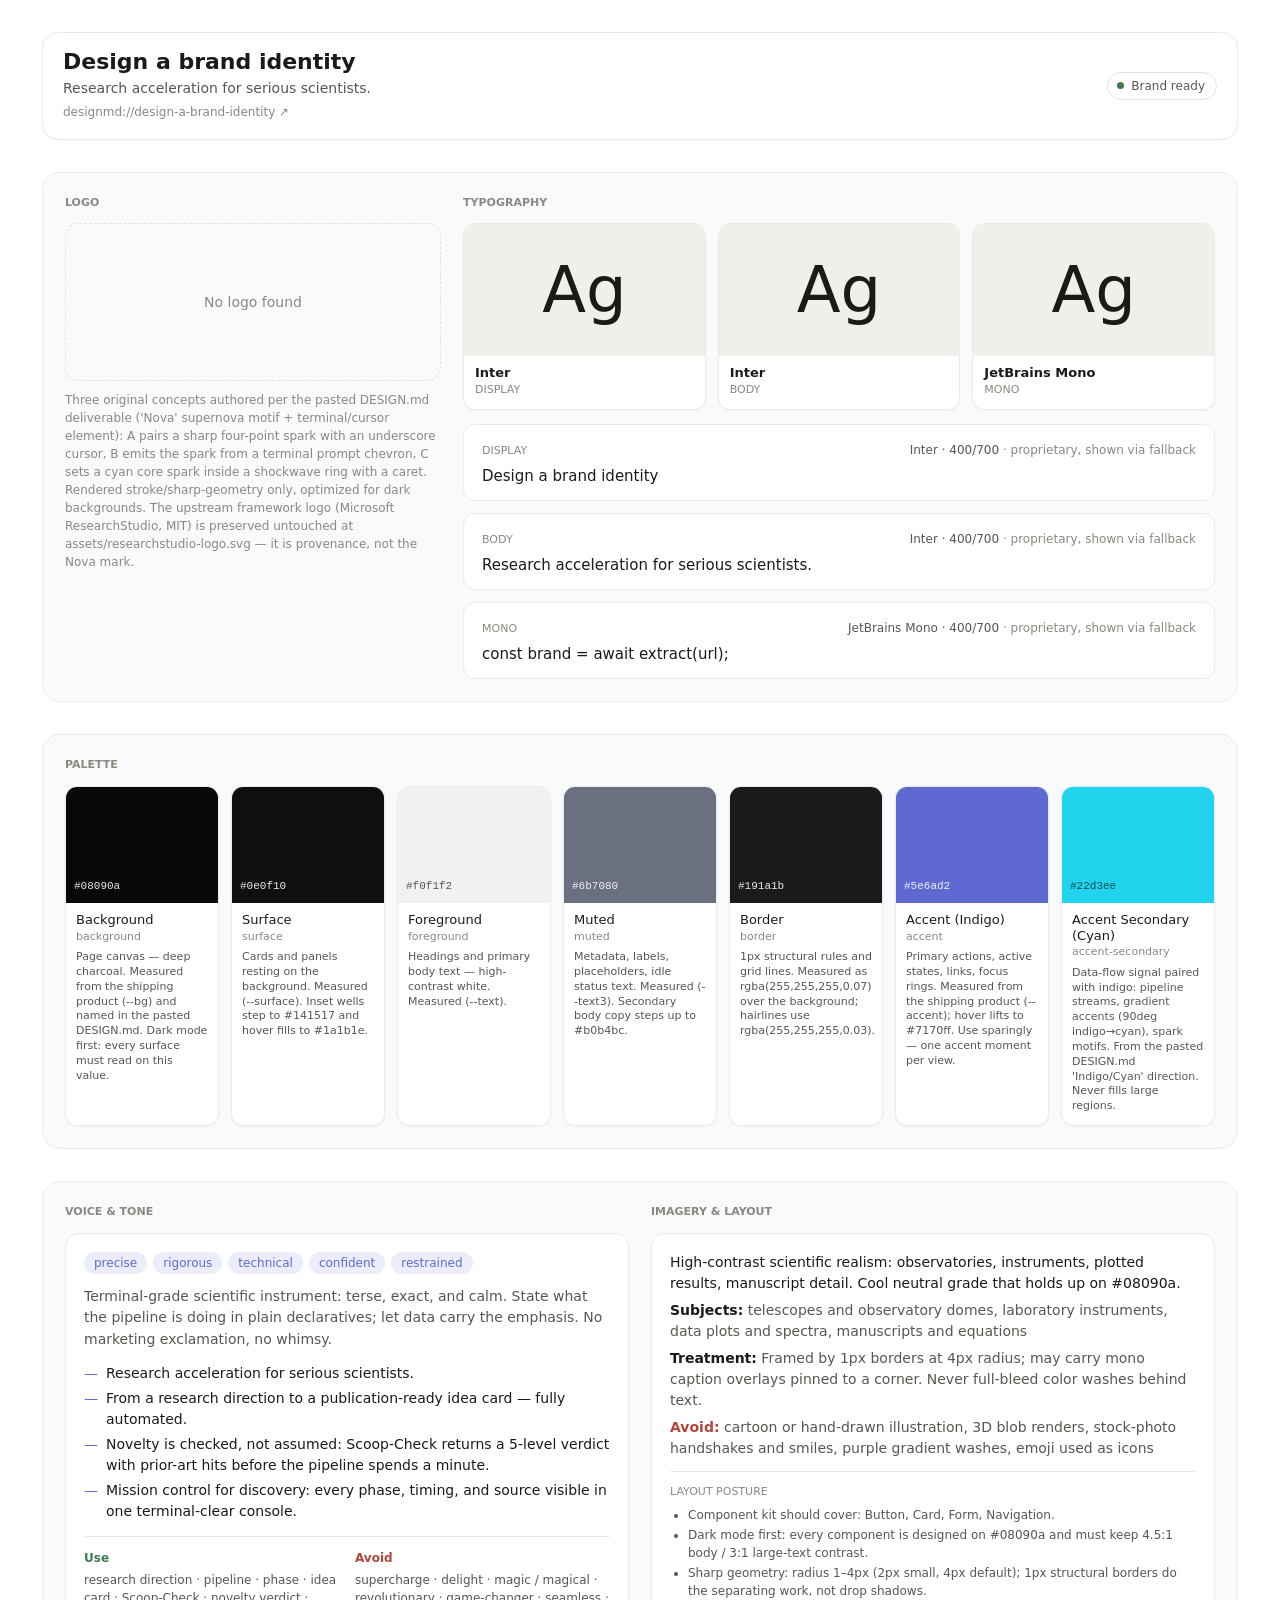
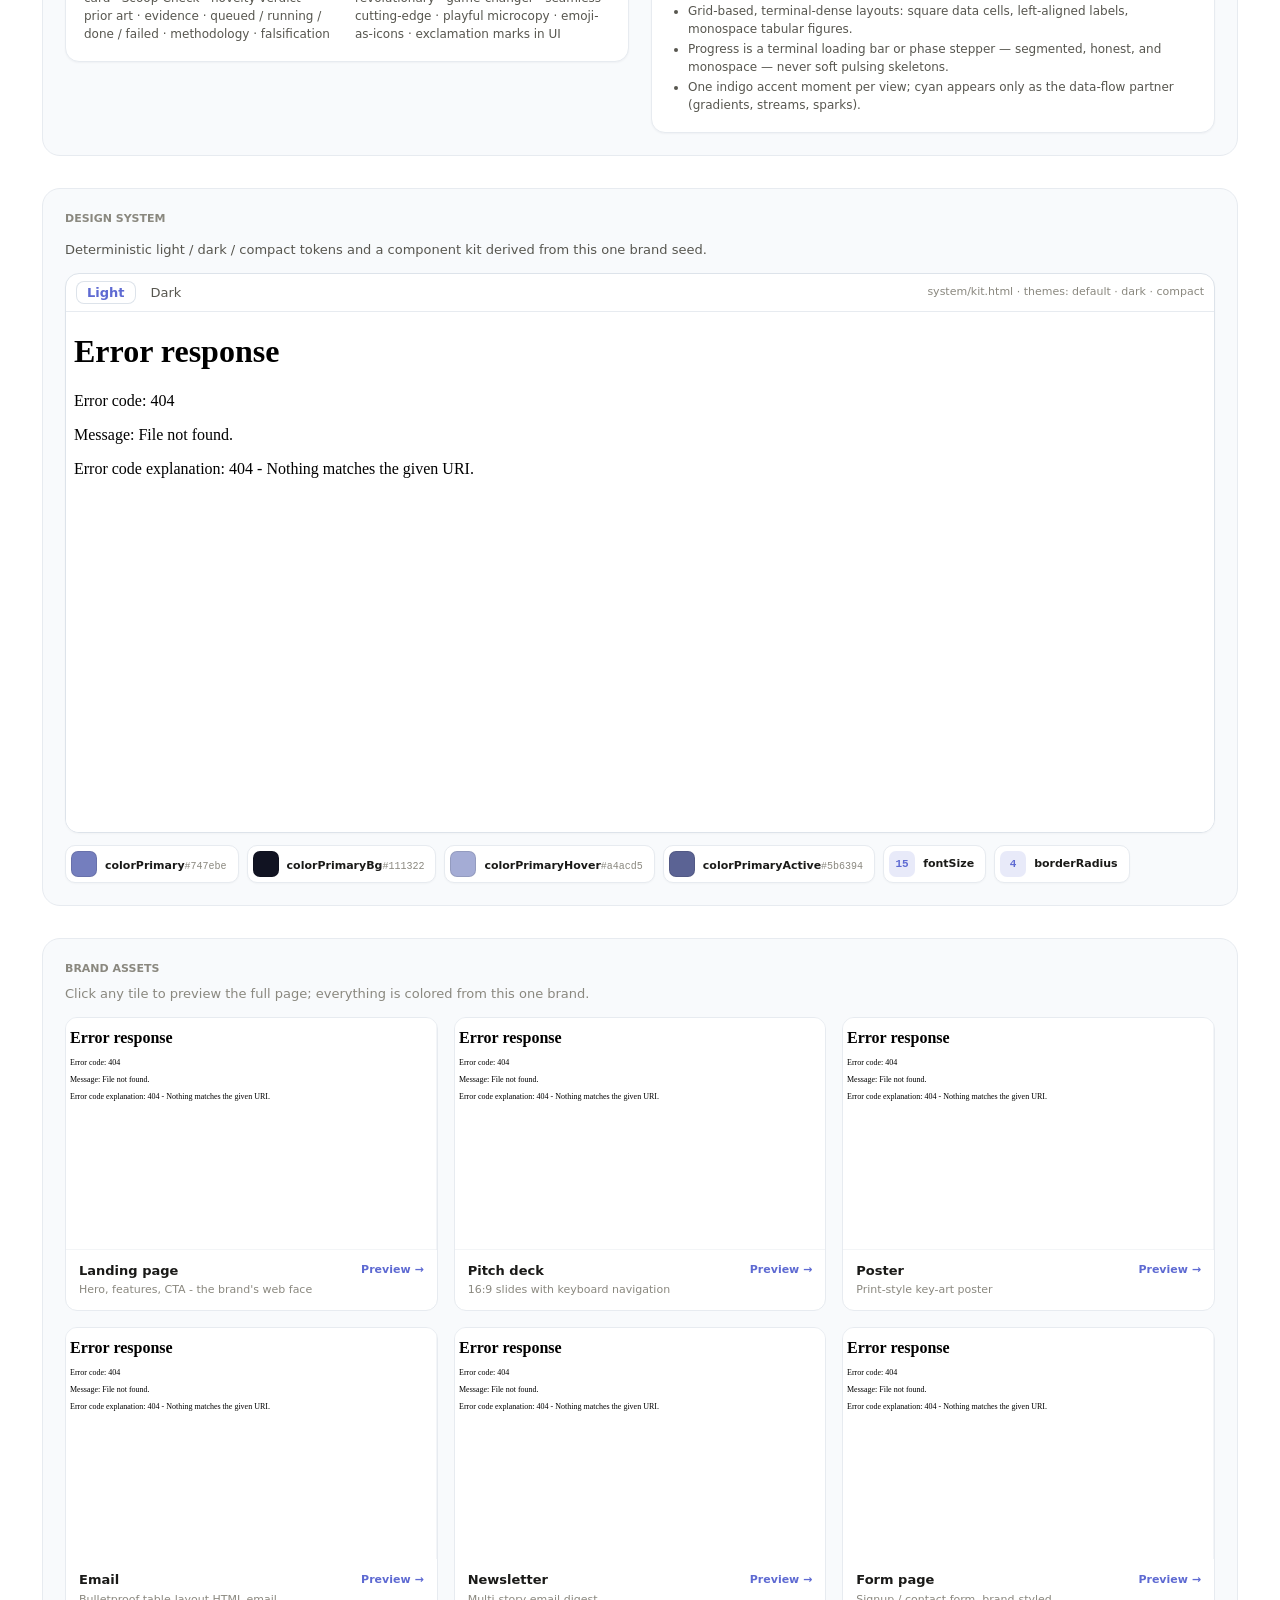
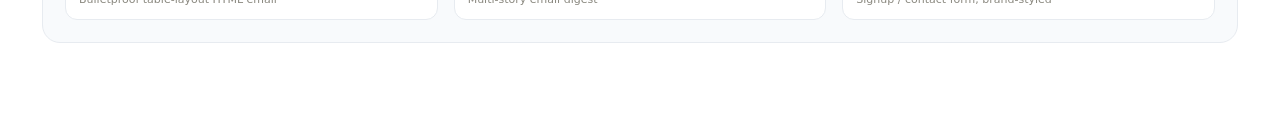
==== brand.html @ a6f9e7d7 "chore: initial safe-commit — Nova 12-phase pipeline, Scoop-Check, billing, frontend stepper, deploy " ====
<!doctype html>
<html lang="en">
<head>
<meta charset="utf-8" />
<meta name="viewport" content="width=device-width, initial-scale=1" />
<title>Brand Kit</title>
<!--
  Self-contained brand-kit page. The daemon's brand-kit renderer replaces the
  payload token in the script tag below with a JSON blob { status, brand,
  assets }. Everything renders from that single embedded object — no external
  requests, so it works under the FileViewer's sandboxed URL-load iframe.
  While status is "extracting" the page softly reloads itself so the user
  watches the kit fill in as the agent writes brand.json and re-renders.
-->
<script id="od-brand-payload" type="application/json">{"status":"ready","host":"design-a-brand-identity","brand":{"name":"Design a brand identity","tagline":"Research acceleration for serious scientists.","description":"Nova Labs is an automated research ideation platform that turns a research direction into a publication-ready proposal: a 12-phase pipeline that searches the literature, identifies bottlenecks, generates novel candidates, validates novelty (Scoop-Check), and produces a structured idea card with math and methodology. The brand identity is 'Bloomberg Terminal meets Modern Science Dashboard' — a serious power tool for researchers: dark-first, high-contrast, grid-based, command-line efficient, polished for the web. Think mission control for discovery, not a startup landing page.","sourceUrl":"designmd://design-a-brand-identity","seed":{"colorPrimary":"#5e6ad2","colorSuccess":"#10b981","colorWarning":"#f2c14e","colorError":"#ef4444","colorInfo":"#5e6ad2","colorTextBase":"#f0f1f2","colorBgBase":"#08090a","fontFamily":"Inter, system-ui, -apple-system, 'Segoe UI', 'Helvetica Neue', Arial, sans-serif","fontFamilyCode":"'JetBrains Mono', 'Fira Code', 'SF Mono', ui-monospace, SFMono-Regular, Menlo, Consolas, 'Liberation Mono', monospace","fontSize":15,"borderRadius":4,"sizeUnit":4,"sizeStep":4,"controlHeight":44,"lineWidth":1,"motion":true},"logo":{"primary":"logos/nova-concept-a-spark-cursor.svg","alternates":["logos/nova-concept-b-prompt-star.svg","logos/nova-concept-c-burst-caret.svg"],"notes":"Three original concepts authored per the pasted DESIGN.md deliverable ('Nova' supernova motif + terminal/cursor element): A pairs a sharp four-point spark with an underscore cursor, B emits the spark from a terminal prompt chevron, C sets a cyan core spark inside a shockwave ring with a caret. Rendered stroke/sharp-geometry only, optimized for dark backgrounds. The upstream framework logo (Microsoft ResearchStudio, MIT) is preserved untouched at assets/researchstudio-logo.svg — it is provenance, not the Nova mark."},"colors":[{"role":"background","hex":"#08090a","oklch":"oklch(0.139 0.003 246)","name":"Background","usage":"Page canvas — deep charcoal. Measured from the shipping product (--bg) and named in the pasted DESIGN.md. Dark mode first: every surface must read on this value."},{"role":"surface","hex":"#0e0f10","oklch":"oklch(0.168 0.003 248)","name":"Surface","usage":"Cards and panels resting on the background. Measured (--surface). Inset wells step to #141517 and hover fills to #1a1b1e."},{"role":"foreground","hex":"#f0f1f2","oklch":"oklch(0.958 0.002 248)","name":"Foreground","usage":"Headings and primary body text — high-contrast white. Measured (--text)."},{"role":"muted","hex":"#6b7080","oklch":"oklch(0.547 0.026 272)","name":"Muted","usage":"Metadata, labels, placeholders, idle status text. Measured (--text3). Secondary body copy steps up to #b0b4bc."},{"role":"border","hex":"#191a1b","oklch":"oklch(0.217 0.002 248)","name":"Border","usage":"1px structural rules and grid lines. Measured as rgba(255,255,255,0.07) over the background; hairlines use rgba(255,255,255,0.03)."},{"role":"accent","hex":"#5e6ad2","oklch":"oklch(0.567 0.159 275)","name":"Accent (Indigo)","usage":"Primary actions, active states, links, focus rings. Measured from the shipping product (--accent); hover lifts to #7170ff. Use sparingly — one accent moment per view."},{"role":"accent-secondary","hex":"#22d3ee","oklch":"oklch(0.797 0.134 212)","name":"Accent Secondary (Cyan)","usage":"Data-flow signal paired with indigo: pipeline streams, gradient accents (90deg indigo→cyan), spark motifs. From the pasted DESIGN.md 'Indigo/Cyan' direction. Never fills large regions."}],"typography":{"display":{"family":"Inter","fallbacks":["system-ui","-apple-system","Segoe UI","Helvetica Neue","Arial","sans-serif"],"weights":[400,700]},"body":{"family":"Inter","fallbacks":["system-ui","-apple-system","Segoe UI","Helvetica Neue","Arial","sans-serif"],"weights":[400,700]},"mono":{"family":"JetBrains Mono","fallbacks":["Fira Code","SF Mono","ui-monospace","SFMono-Regular","Menlo","Consolas","Liberation Mono","monospace"],"weights":[400,700]}},"voice":{"adjectives":["precise","rigorous","technical","confident","restrained"],"tone":"Terminal-grade scientific instrument: terse, exact, and calm. State what the pipeline is doing in plain declaratives; let data carry the emphasis. No marketing exclamation, no whimsy.","messagingPillars":["Research acceleration for serious scientists.","From a research direction to a publication-ready idea card — fully automated.","Novelty is checked, not assumed: Scoop-Check returns a 5-level verdict with prior-art hits before the pipeline spends a minute.","Mission control for discovery: every phase, timing, and source visible in one terminal-clear console."],"vocabulary":{"use":["research direction","pipeline","phase","idea card","Scoop-Check","novelty verdict","prior art","evidence","queued / running / done / failed","methodology","falsification"],"avoid":["supercharge","delight","magic / magical","revolutionary","game-changer","seamless","cutting-edge","playful microcopy","emoji-as-icons","exclamation marks in UI"]}},"imagery":{"style":"High-contrast scientific realism: observatories, instruments, plotted results, manuscript detail. Cool neutral grade that holds up on #08090a.","subjects":["telescopes and observatory domes","laboratory instruments","data plots and spectra","manuscripts and equations"],"treatment":"Framed by 1px borders at 4px radius; may carry mono caption overlays pinned to a corner. Never full-bleed color washes behind text.","avoid":["cartoon or hand-drawn illustration","3D blob renders","stock-photo handshakes and smiles","purple gradient washes","emoji used as icons"],"samples":[]},"layout":{"radius":"4px","borderWeight":"1px","spacing":"4px unit on an 8px baseline grid","postureRules":["Component kit should cover: Button, Card, Form, Navigation.","Dark mode first: every component is designed on #08090a and must keep 4.5:1 body / 3:1 large-text contrast.","Sharp geometry: radius 1–4px (2px small, 4px default); 1px structural borders do the separating work, not drop shadows.","Grid-based, terminal-dense layouts: square data cells, left-aligned labels, monospace tabular figures.","Progress is a terminal loading bar or phase stepper — segmented, honest, and monospace — never soft pulsing skeletons.","One indigo accent moment per view; cyan appears only as the data-flow partner (gradients, streams, sparks)."]}},"assets":[{"kind":"landing","label":"Landing page","desc":"Hero, features, CTA - the brand's web face","href":"system/artifacts/landing.html","available":true},{"kind":"deck","label":"Pitch deck","desc":"16:9 slides with keyboard navigation","href":"system/artifacts/deck.html","available":true},{"kind":"poster","label":"Poster","desc":"Print-style key-art poster","href":"system/artifacts/poster.html","available":true},{"kind":"email","label":"Email","desc":"Bulletproof table-layout HTML email","href":"system/artifacts/email.html","available":true},{"kind":"newsletter","label":"Newsletter","desc":"Multi-story email digest","href":"system/artifacts/newsletter.html","available":true},{"kind":"form","label":"Form page","desc":"Signup / contact form, brand-styled","href":"system/artifacts/form.html","available":true}],"system":{"kitHref":"system/kit.html","kitDarkHref":"system/kit.dark.html","themes":["default","dark","compact"],"tokens":{"colorPrimary":"#747ebe","colorPrimaryBg":"#111322","colorPrimaryHover":"#a4acd5","colorPrimaryActive":"#5b6394","fontSize":15,"borderRadius":4}},"brandMd":{"href":"BRAND.md"},"locale":"en","copy":{"lang":"en","title":"Brand Kit","logo":"Logo","typography":"Typography","palette":"Palette","voiceTone":"Voice & tone","imageryLayout":"Imagery & layout","images":"Images","brandAssets":"Brand assets","extracting":"Extracting...","brandReady":"Brand ready","draftSaved":"Draft saved","extractionFailed":"Extraction failed","stopExtraction":"Stop extraction","lookingForLogo":"Looking for a logo...","noLogoFound":"No logo found","previewLogoAria":"Preview logo","logoAlt":"logo","previewHeroImageAria":"Preview hero image","display":"Display","body":"Body","mono":"Mono","noTypographyCaptured":"No typography captured.","typographyFallbackNote":"proprietary, shown via fallback","noPaletteCaptured":"No palette captured.","noVoiceNotesCaptured":"No voice notes captured.","use":"Use","avoid":"Avoid","layoutPosture":"Layout posture","noImageryOrLayoutCaptured":"No imagery or layout notes captured.","subjects":"Subjects","treatment":"Treatment","designSystem":"Design system","designSystemDescription":"Deterministic light / dark / compact tokens and a component kit derived from this one brand seed.","light":"Light","dark":"Dark","componentKitTitle":"Component kit","assetsExtracting":"Generated once extraction finishes - click any tile to preview the full page.","assetsReady":"Click any tile to preview the full page; everything is colored from this one brand.","preview":"Preview","viewAll":"View all","noDescription":""}}</script>
<!-- Self-hosted @font-face rules (replaced with the brand's fonts/ manifest, or
     emptied when no webfonts were harvested) so specimens render for real. -->
<style data-brand-fonts></style>
<style>
  :root {
    --paper: #ffffff;
    --surface: #ffffff;
    --ink: #1a1a18;
    --ink-mute: #57564f;
    --ink-faint: #8a887f;
    --panel: #f8fafc;
    --panel-soft: #f4f6f8;
    --line: #dde3ea;
    --line-soft: #e7ebf0;
    --accent: #c96442;
    --ok: #3d7a4f;
    --err: #b4453a;
    --radius: 14px;
    --font-display: ui-serif, Georgia, 'Times New Roman', serif;
    --font-body: ui-sans-serif, system-ui, -apple-system, 'Segoe UI', Roboto, sans-serif;
    --font-mono: ui-monospace, 'SF Mono', Menlo, Consolas, monospace;
  }
  * { box-sizing: border-box; }
  html, body { margin: 0; }
  body {
    background: var(--paper);
    color: var(--ink);
    font-family: var(--font-body);
    font-size: 15px;
    line-height: 1.5;
    -webkit-font-smoothing: antialiased;
  }
  .wrap { max-width: 1260px; margin: 0 auto; padding: 32px 32px 96px; }
  a { color: inherit; }

  header.kit-head { display: flex; flex-wrap: wrap; align-items: center; justify-content: space-between; gap: 16px; border: 1px solid var(--line-soft); background: var(--surface); border-radius: 16px; padding: 16px 20px; box-shadow: 0 1px 2px rgba(15,23,42,.04); }
  .kit-head-left { display: flex; min-width: 0; align-items: center; gap: 14px; }
  .kit-head-mark { width: 40px; height: 40px; flex: 0 0 auto; display: flex; align-items: center; justify-content: center; overflow: hidden; border: 1px solid var(--line-soft); border-radius: 9px; background: #fff; }
  .kit-head-mark img { width: 100%; height: 100%; object-fit: contain; }
  .kit-head-copy { min-width: 0; }
  .kit-title { font-family: var(--font-body); font-size: 22px; line-height: 1.2; font-weight: 650; letter-spacing: 0; margin: 0; }
  .kit-tagline { margin: 3px 0 0; font-size: 14px; color: var(--ink-mute); }
  .kit-source { margin-top: 4px; display: inline-flex; align-items: center; gap: 5px; font-size: 12px; color: var(--ink-faint); text-decoration: none; }
  .kit-source:hover { color: var(--accent); }
  .head-actions { display: flex; align-items: center; gap: 8px; }
  .btn { display: inline-flex; align-items: center; gap: 6px; border: 1px solid var(--line); background: var(--surface); color: var(--ink); border-radius: 10px; padding: 7px 12px; font-size: 13px; text-decoration: none; cursor: pointer; transition: border-color .14s ease; }
  .btn:hover { border-color: var(--accent); }

  .status-pill { display: inline-flex; align-items: center; gap: 7px; border-radius: 999px; padding: 4px 11px 4px 9px; font-family: inherit; font-size: 12px; font-weight: 500; border: 1px solid var(--line); background: var(--surface); color: var(--ink-mute); }
  button.status-pill { cursor: pointer; }
  button.status-pill:hover { border-color: var(--accent); color: var(--ink); }
  button.status-pill:disabled { cursor: wait; opacity: .72; }
  .status-pill .dot { width: 7px; height: 7px; border-radius: 50%; background: var(--accent); }
  .status-pill.extracting .dot { animation: pulse 1.1s ease-in-out infinite; }
  .status-pill.ready .dot { background: var(--ok); }
  .status-pill.draft .dot { background: var(--ink-faint); }
  .status-pill.failed .dot { background: #d14c3f; }
  @keyframes pulse { 0%,100% { opacity: 1; transform: scale(1);} 50% { opacity: .35; transform: scale(.7);} }

  .sec { margin-top: 32px; }
  .sec-title { font-size: 11px; font-weight: 600; text-transform: uppercase; letter-spacing: 0; color: var(--ink-faint); margin: 0 0 12px; }
  .panel { border: 1px solid var(--line-soft); background: var(--panel); border-radius: 18px; padding: 22px; }
  .grid-2 { display: grid; gap: 22px; grid-template-columns: 1fr; }
  .grid-top { display: grid; gap: 22px; grid-template-columns: 1fr; }
  @media (min-width: 860px) {
    .grid-2 { grid-template-columns: 1fr 1fr; }
    .grid-top { grid-template-columns: 1fr 2fr; }
  }
  .card { border: 1px solid var(--line-soft); background: var(--surface); border-radius: var(--radius); padding: 18px; box-shadow: 0 1px 2px rgba(15,23,42,.04); }

  /* Logo */
  .logo-stage { display: flex; min-height: 230px; align-items: center; justify-content: center; border: 1px solid var(--line); border-radius: var(--radius); padding: 34px; }
  .logo-stage[data-light-src] { cursor: zoom-in; }
  .logo-stage[data-light-src]:focus-visible { outline: 2px solid var(--accent); outline-offset: 2px; }
  .logo-stage img { max-height: 140px; max-width: 100%; object-fit: contain; }
  .logo-empty { display: flex; min-height: 158px; flex-direction: column; align-items: center; justify-content: center; gap: 6px; border: 1px dashed var(--line); border-radius: var(--radius); color: var(--ink-faint); font-size: 14px; }
  .logo-thumbs { margin-top: 10px; display: flex; gap: 8px; flex-wrap: wrap; }
  .logo-thumb { width: 48px; height: 48px; display: flex; align-items: center; justify-content: center; border: 1px solid var(--line-soft); border-radius: 9px; padding: 6px; cursor: pointer; }
  .logo-thumb.active { border-color: var(--accent); }
  .logo-thumb img { max-width: 100%; max-height: 100%; object-fit: contain; }
  .logo-notes { margin-top: 10px; font-size: 12px; color: var(--ink-faint); }

  /* Type */
  .type-row { border: 1px solid var(--line-soft); border-radius: 12px; background: var(--surface); padding: 16px 18px; }
  .type-row + .type-row { margin-top: 12px; }
  .type-meta { display: flex; align-items: baseline; justify-content: space-between; gap: 14px; }
  .type-label { font-size: 11px; text-transform: uppercase; letter-spacing: 0; color: var(--ink-faint); }
  .type-font { font-size: 12px; color: var(--ink-mute); text-align: right; }
  .type-font .dim { color: var(--ink-faint); }
  .type-sample { margin: 8px 0 0; line-height: 1.1; }

  /* Palette */
  .palette { display: grid; gap: 12px; grid-template-columns: repeat(2, 1fr); }
  @media (min-width: 560px) { .palette { grid-template-columns: repeat(4, 1fr); } }
  @media (min-width: 920px) { .palette { grid-template-columns: repeat(7, 1fr); } }
  .swatch { overflow: hidden; border: 1px solid var(--line-soft); border-radius: 12px; background: var(--surface); box-shadow: 0 1px 2px rgba(15,23,42,.04); }
  .swatch-chip { height: 116px; display: flex; align-items: flex-end; padding: 8px; }
  .swatch-chip .hex { font-family: var(--font-mono); font-size: 11px; }
  .swatch-body { padding: 9px 10px 11px; }
  .swatch-name { font-size: 13px; font-weight: 500; line-height: 1.2; }
  .swatch-role { font-size: 11px; color: var(--ink-faint); margin-top: 1px; }
  .swatch-usage { font-size: 11px; color: var(--ink-mute); margin-top: 5px; line-height: 1.35; }

  /* Voice */
  .chips { display: flex; flex-wrap: wrap; gap: 6px; }
  .chip { border-radius: 999px; padding: 2px 10px; font-size: 12px; font-weight: 500; }
  .voice-tone { margin: 12px 0 0; font-size: 14px; color: var(--ink-mute); line-height: 1.55; }
  .pillars { margin: 12px 0 0; padding: 0; list-style: none; font-size: 14px; }
  .pillars li { display: flex; gap: 8px; margin-top: 4px; }
  .vocab { margin-top: 14px; display: grid; grid-template-columns: 1fr 1fr; gap: 16px; border-top: 1px solid var(--line-soft); padding-top: 12px; font-size: 12px; }
  .vocab .k { font-weight: 600; }
  .vocab .use .k { color: var(--ok); }
  .vocab .avoid .k { color: var(--err); }
  .vocab .v { margin-top: 4px; color: var(--ink-mute); }

  /* Imagery */
  .imagery p { margin: 0; font-size: 14px; }
  .imagery p + p { margin-top: 6px; color: var(--ink-mute); }
  .imagery .k { font-weight: 600; color: var(--ink); }
  .posture { margin-top: 12px; border-top: 1px solid var(--line-soft); padding-top: 12px; }
  .posture ul { margin: 6px 0 0; padding-left: 18px; font-size: 12px; color: var(--ink-mute); }
  .posture ul li { margin-top: 2px; }

  /* Design system */
  .ds-head { display: flex; flex-wrap: wrap; align-items: flex-end; justify-content: space-between; gap: 10px; }
  .ds-sub { margin: 2px 0 0; font-size: 13px; color: var(--ink-mute); }
  .ds-frame-wrap { margin-top: 14px; border: 1px solid var(--line); border-radius: var(--radius); background: var(--surface); overflow: hidden; box-shadow: 0 1px 2px rgba(0,0,0,.03); }
  .ds-bar { display: flex; align-items: center; justify-content: space-between; gap: 10px; border-bottom: 1px solid var(--line-soft); padding: 7px 10px; }
  .ds-tabs { display: flex; gap: 4px; }
  .ds-tab { border: 0; background: transparent; cursor: pointer; border-radius: 8px; padding: 4px 11px; font-size: 13px; color: var(--ink-mute); font-family: inherit; }
  .ds-tab.active { background: var(--surface); color: var(--accent); font-weight: 600; box-shadow: inset 0 0 0 1px var(--line); }
  .ds-cap { font-size: 11px; color: var(--ink-faint); }
  .ds-frame { width: 100%; height: 520px; border: 0; display: block; background: #fff; }
  .ds-tokens { margin-top: 12px; display: flex; flex-wrap: wrap; gap: 8px; }
  .tok { display: flex; align-items: center; gap: 8px; border: 1px solid var(--line-soft); background: var(--surface); border-radius: 10px; padding: 5px 11px 5px 5px; box-shadow: 0 1px 2px rgba(0,0,0,.03); }
  .tok .sw { width: 26px; height: 26px; border-radius: 7px; border: 1px solid rgba(0,0,0,.1); }
  .tok .val { display: flex; min-width: 26px; height: 26px; align-items: center; justify-content: center; padding: 0 6px; border-radius: 7px; background: color-mix(in srgb, var(--accent) 14%, transparent); color: var(--accent); font-family: var(--font-mono); font-size: 11px; font-weight: 600; }
  .tok .k { font-size: 11px; font-weight: 600; line-height: 1.1; }
  .tok .h { font-family: var(--font-mono); font-size: 10px; color: var(--ink-faint); line-height: 1.1; }

  /* Brand assets */
  .assets { display: grid; gap: 16px; grid-template-columns: 1fr; }
  @media (min-width: 620px) { .assets { grid-template-columns: 1fr 1fr; } }
  @media (min-width: 920px) { .assets { grid-template-columns: 1fr 1fr 1fr; } }
  .asset { border: 1px solid var(--line-soft); border-radius: 12px; background: var(--surface); overflow: hidden; text-decoration: none; color: inherit; display: flex; flex-direction: column; transition: border-color .14s ease, transform .14s ease; }
  .asset:hover { border-color: var(--accent); transform: translateY(-1px); }
  .asset.pending { opacity: .55; pointer-events: none; }
  .asset-frame { aspect-ratio: 16 / 10; background: var(--line-soft); position: relative; overflow: hidden; }
  /* --asset-surface is the light logo surface (set from JS): a near-white
     backdrop so the iframe placeholder that flashes before a brand-asset page
     paints stays consistent with the kit's light chrome. */
  .asset-frame iframe { position: absolute; top: 0; left: 0; width: 200%; height: 200%; border: 0; transform: scale(.5); transform-origin: top left; pointer-events: none; background: var(--asset-surface, #fff); }
  .asset-meta { padding: 11px 13px; }
  .asset-name { font-size: 13px; font-weight: 600; display: flex; align-items: center; justify-content: space-between; gap: 8px; }
  .asset-name .open { font-size: 11px; color: var(--accent); }
  .asset-desc { font-size: 11px; color: var(--ink-faint); margin-top: 2px; }

  /* Hero banner — surfaces the first harvested brand image for visual richness */
  .kit-hero { margin-top: 22px; border: 1px solid var(--line-soft); border-radius: var(--radius); overflow: hidden; background: var(--line-soft); aspect-ratio: 16 / 5; box-shadow: 0 1px 2px rgba(15,23,42,.04); }
  .kit-hero[data-light-src] { cursor: zoom-in; }
  .kit-hero[data-light-src]:focus-visible { outline: 2px solid var(--accent); outline-offset: 2px; }
  .kit-hero img { width: 100%; height: 100%; object-fit: cover; display: block; }

  /* Font specimen tiles — a big "Ag" glyph per real family, in its own face */
  .fonts { display: grid; gap: 12px; grid-template-columns: repeat(2, minmax(0, 260px)); margin-bottom: 14px; }
  @media (min-width: 560px) { .fonts { grid-template-columns: repeat(3, minmax(0, 260px)); } }
  .font-tile { border: 1px solid var(--line-soft); border-radius: 12px; background: var(--surface); overflow: hidden; box-shadow: 0 1px 2px rgba(15,23,42,.04); }
  .font-tile .ag { display: flex; align-items: center; justify-content: center; height: 132px; font-size: 64px; line-height: 1; color: var(--ink); background: #f0f0eb; }
  .font-tile .ft-meta { padding: 9px 11px 11px; }
  .font-tile .ft-name { font-size: 13px; font-weight: 600; line-height: 1.2; }
  .font-tile .ft-role { font-size: 11px; color: var(--ink-faint); margin-top: 1px; text-transform: uppercase; letter-spacing: 0; }

  /* Images gallery — a thumbnail grid of representative brand imagery */
  .gallery { display: grid; gap: 12px; grid-template-columns: repeat(2, 1fr); }
  @media (min-width: 560px) { .gallery { grid-template-columns: repeat(3, 1fr); } }
  @media (min-width: 920px) { .gallery { grid-template-columns: repeat(4, 1fr); } }
  .shot { border: 1px solid var(--line-soft); border-radius: 12px; background: var(--surface); overflow: hidden; box-shadow: 0 1px 2px rgba(15,23,42,.04); transition: border-color .14s ease, transform .14s ease; }
  .shot:hover { border-color: var(--accent); transform: translateY(-1px); }
  .shot-frame { aspect-ratio: 4 / 3; background: var(--line-soft); }
  .shot-frame img { width: 100%; height: 100%; object-fit: cover; display: block; }
  .shot-meta { padding: 8px 10px 10px; }
  .shot-cap { font-size: 12px; font-weight: 500; line-height: 1.25; }
  .shot-kind { font-size: 11px; color: var(--ink-faint); margin-top: 1px; }
  .shot { cursor: pointer; }
  .shot:focus-visible { outline: 2px solid var(--accent); outline-offset: 2px; }
  .gallery-head { display: flex; align-items: baseline; justify-content: space-between; gap: 12px; margin-bottom: 12px; }
  .view-all { border: 1px solid var(--line); background: var(--surface); color: var(--ink-mute); border-radius: 999px; padding: 4px 12px; font-size: 12px; font-weight: 500; cursor: pointer; font-family: inherit; transition: border-color .2s cubic-bezier(.23,1,.32,1), color .2s cubic-bezier(.23,1,.32,1); }
  .view-all:hover { border-color: var(--accent); color: var(--accent); }

  /* Brand-asset tiles are clickable (open an in-page preview modal). */
  .asset[data-asset-href] { cursor: pointer; }
  .asset:focus-visible { outline: 2px solid var(--accent); outline-offset: 2px; }

  /* In-page preview overlays — the kit runs in a sandboxed iframe (no top
     navigation), so image enlargement and asset previews happen as DOM
     overlays. Ease-out cubic-bezier(.23,1,.32,1); enter ~200ms / exit ~140ms. */
  .ov { position: fixed; inset: 0; z-index: 60; display: none; }
  .ov.open { display: block; }
  .ov-back { position: absolute; inset: 0; background: rgba(20,19,17,.74); opacity: 0; transition: opacity .14s cubic-bezier(.23,1,.32,1); }
  .ov.in .ov-back { opacity: 1; transition-duration: .2s; }
  .ov-panel { position: absolute; opacity: 0; transform: scale(.92); transition: opacity .14s cubic-bezier(.23,1,.32,1), transform .14s cubic-bezier(.23,1,.32,1); }
  .ov.in .ov-panel { opacity: 1; transform: scale(1); transition-duration: .2s; }
  .ov-close { position: absolute; top: 14px; right: 16px; z-index: 2; width: 36px; height: 36px; display: flex; align-items: center; justify-content: center; border: 0; border-radius: 999px; background: rgba(255,255,255,.92); color: #1a1a18; font-size: 22px; line-height: 1; cursor: pointer; box-shadow: 0 2px 10px rgba(0,0,0,.22); }
  .ov-close:hover { background: #fff; }
  .icon-x { border: 0; background: transparent; font-size: 22px; line-height: 1; cursor: pointer; color: var(--ink-mute); padding: 4px 9px; border-radius: 8px; }
  .icon-x:hover { background: var(--line-soft); color: var(--ink); }

  /* Lightbox */
  #ov-light { z-index: 70; }
  #ov-light .ov-panel { top: 50%; left: 50%; transform: translate(-50%,-50%) scale(.92); display: flex; flex-direction: column; align-items: center; }
  #ov-light.in .ov-panel { transform: translate(-50%,-50%) scale(1); }
  #ov-light img { max-width: 92vw; max-height: 82vh; object-fit: contain; border-radius: 12px; box-shadow: 0 12px 48px rgba(0,0,0,.5); background: #fff; }
  .light-cap { margin-top: 12px; color: rgba(255,255,255,.92); font-size: 13px; text-align: center; max-width: 80vw; }
  .light-nav { position: absolute; top: 50%; transform: translateY(-50%); width: 44px; height: 44px; border: 0; border-radius: 999px; background: rgba(255,255,255,.88); color: #1a1a18; font-size: 24px; cursor: pointer; display: flex; align-items: center; justify-content: center; box-shadow: 0 2px 12px rgba(0,0,0,.28); }
  .light-nav:hover { background: #fff; }
  .light-prev { left: 3vw; }
  .light-next { right: 3vw; }

  /* Masonry "view all" modal */
  #ov-grid .ov-panel { top: 4vh; left: 50%; transform: translate(-50%,0) scale(.96); width: min(980px, 92vw); height: 92vh; background: var(--paper); border-radius: var(--radius); overflow: hidden; display: flex; flex-direction: column; box-shadow: 0 16px 60px rgba(0,0,0,.42); }
  #ov-grid.in .ov-panel { transform: translate(-50%,0) scale(1); }
  .grid-bar { display: flex; align-items: center; justify-content: space-between; padding: 14px 20px; border-bottom: 1px solid var(--line); }
  .grid-bar h3 { margin: 0; font-family: var(--font-display); font-size: 18px; }
  .grid-scroll { overflow-y: auto; padding: 16px 20px 28px; }
  .masonry { columns: 2; column-gap: 12px; }
  @media (min-width: 560px) { .masonry { columns: 3; } }
  @media (min-width: 860px) { .masonry { columns: 4; } }
  .masonry .m-item { break-inside: avoid; margin: 0 0 12px; border-radius: 10px; overflow: hidden; border: 1px solid var(--line-soft); background: var(--surface); cursor: pointer; transition: transform .2s cubic-bezier(.23,1,.32,1); }
  .masonry .m-item:hover { transform: translateY(-2px); }
  .masonry .m-item img { width: 100%; display: block; }

  /* Asset preview modal */
  #ov-asset .ov-panel { top: 4vh; left: 50%; transform: translate(-50%,0) scale(.96); width: min(1120px, 94vw); height: 92vh; background: #fff; border-radius: var(--radius); overflow: hidden; display: flex; flex-direction: column; box-shadow: 0 16px 60px rgba(0,0,0,.42); }
  #ov-asset.in .ov-panel { transform: translate(-50%,0) scale(1); }
  .asset-bar { display: flex; align-items: center; justify-content: space-between; gap: 10px; padding: 12px 18px; border-bottom: 1px solid var(--line); background: var(--surface); }
  .asset-bar .ab-title { font-size: 14px; font-weight: 600; }
  .asset-bar .ab-sub { font-size: 12px; color: var(--ink-faint); margin-left: 8px; font-weight: 400; }
  .asset-modal-frame { flex: 1; width: 100%; border: 0; display: block; background: #fff; }

  /* skeleton */
  .skel { background: linear-gradient(90deg, var(--line-soft) 25%, #f6f5ef 37%, var(--line-soft) 63%); background-size: 400% 100%; animation: shimmer 1.4s ease infinite; border-radius: 8px; }
  @keyframes shimmer { 0% { background-position: 100% 0; } 100% { background-position: -100% 0; } }
  .skel-line { height: 12px; margin-top: 8px; }
  .muted { color: var(--ink-faint); font-size: 13px; }
</style>
</head>
<body>
<div class="wrap" id="root"></div>
<script>
(function () {
  function payload() {
    var el = document.getElementById('od-brand-payload');
    try { return JSON.parse(el && el.textContent ? el.textContent : '{}'); }
    catch (e) { return {}; }
  }
  function esc(s) {
    return String(s == null ? '' : s).replace(/[&<>"']/g, function (c) {
      return { '&':'&amp;','<':'&lt;','>':'&gt;','"':'&quot;',"'":'&#39;' }[c];
    });
  }
  function arr(v) { return Array.isArray(v) ? v : []; }
  function role(brand, r, fb) {
    var c = arr(brand.colors).find(function (x) { return x && x.role === r; });
    return c && c.hex ? c.hex : fb;
  }
  function isLight(hex) {
    if (!/^#[0-9a-fA-F]{6}$/.test(hex || '')) return true;
    var r = parseInt(hex.slice(1,3),16), g = parseInt(hex.slice(3,5),16), b = parseInt(hex.slice(5,7),16);
    return (r*0.299 + g*0.587 + b*0.114) > 150;
  }
  function fontStack(spec) {
    var fams = [spec && spec.family].concat(arr(spec && spec.fallbacks)).filter(Boolean);
    if (!fams.length) fams = ['ui-sans-serif','system-ui','sans-serif'];
    return fams.map(function (f) { return /\s/.test(f) ? '"' + f + '"' : f; }).join(', ');
  }

  var data = payload();
  var copy = data.copy || {};
  function txt(key, fallback) {
    return typeof copy[key] === 'string' && copy[key] ? copy[key] : fallback;
  }
  var brand = data.brand || {};
  var status = data.status || 'extracting';
  var assets = arr(data.assets);
  var extracting = status === 'extracting';
  var ready = status === 'ready';
  var failed = status === 'failed';

  var colors = arr(brand.colors);
  var bg = role(brand, 'background', '#ffffff');
  var fg = role(brand, 'foreground', '#1a1a18');
  var muted = role(brand, 'muted', '#57564f');
  var accent = role(brand, 'accent', '#c96442');
  var surface = role(brand, 'surface', '#ffffff');

  // Logo / brand-asset tiles always sit on a LIGHT neutral. The kit chrome
  // itself is fixed-light (`--paper` / `--surface` are hard-coded light tokens),
  // so a dark logo stage reads as a defect on the white page — and a single
  // mis-derived dark `background` / `surface` role (e.g. The Economist resolves a
  // near-black masthead swatch) would otherwise black out a mark that belongs on
  // white. Prefer the brand's own light surface, then its light background, and
  // fall back to plain paper; never flip the stage dark.
  var logoSurface = isLight(surface) ? surface : isLight(bg) ? bg : '#ffffff';

  // Apply brand accent/ink to the page chrome so the kit feels on-brand.
  document.documentElement.style.setProperty('--accent', accent);
  // Brand-asset iframe backdrops share the same light logo surface.
  document.documentElement.style.setProperty('--asset-surface', logoSurface);

  var typo = brand.typography || {};
  var googleLinks = [typo.display, typo.body, typo.mono]
    .map(function (s) { return s && s.googleFontsUrl; })
    .filter(function (u, i, a) { return u && a.indexOf(u) === i; });
  googleLinks.forEach(function (u) {
    var l = document.createElement('link'); l.rel = 'stylesheet'; l.href = u; document.head.appendChild(l);
  });

  function sectionTitle(t) { return '<h2 class="sec-title">' + esc(t) + '</h2>'; }
  function emptyCard(text) {
    return '<div class="card muted">' + esc(text) + '</div>';
  }

  function logoHtml() {
    // Resilient candidate list: primary first when present, otherwise fall back
    // to the alternates so a populated `alternates` still renders a real mark.
    // De-dupe so the primary doesn't double up as a thumbnail.
    var primary = brand.logo && brand.logo.primary;
    var cands = [primary].concat(arr(brand.logo && brand.logo.alternates))
      .filter(Boolean)
      .filter(function (c, i, a) { return a.indexOf(c) === i; });
    if (!cands.length) {
      return '<div class="logo-empty" data-od-id="brand-logo-empty" data-od-edit="container" data-od-label="Logo empty state">' + (extracting
        ? '<div class="skel" style="width:60%;height:48px"></div><span class="muted">' + esc(txt('lookingForLogo', 'Looking for a logo...')) + '</span>'
        : esc(txt('noLogoFound', 'No logo found'))) + '</div>';
    }
    var thumbs = cands.length > 1 ? '<div class="logo-thumbs">' + cands.map(function (c, i) {
      return '<button class="logo-thumb' + (i===0?' active':'') + '" data-od-id="brand-logo-thumb-' + i + '" data-od-edit="image" data-src="' + esc(c) + '" style="background:' + esc(logoSurface) + '"><img src="' + esc(c) + '" alt=""></button>';
    }).join('') + '</div>' : '';
    var notes = brand.logo && brand.logo.notes ? '<p class="logo-notes" data-od-id="brand-logo-notes" data-od-edit="text">' + esc(brand.logo.notes) + '</p>' : '';
    return '<div class="logo-stage" id="logo-stage" data-od-id="brand-logo-stage" data-od-edit="container" data-od-label="Logo stage" style="background:' + esc(logoSurface) + '" data-light-src="' + esc(cands[0]) + '" data-light-caption="' + esc(brand.name || txt('logo', 'Logo')) + '" tabindex="0" role="button" aria-label="' + esc(txt('previewLogoAria', 'Preview logo')) + '">' +
      '<img id="logo-img" data-od-id="brand-logo-img" data-od-edit="image" src="' + esc(cands[0]) + '" alt="' + esc(brand.name || txt('logoAlt', 'logo')) + '"></div>' + thumbs + notes;
  }

  // Big "Ag" specimen tile per real family (display / body / mono), each set in
  // its own face via the injected @font-face / googleFontsUrl — matches the
  // Lovart 字体 tiles. Empty until at least one family is known.
  function fontTilesHtml() {
    var tiles = [
      { role: txt('display', 'Display'), spec: typo.display },
      { role: txt('body', 'Body'), spec: typo.body },
    ];
    if (typo.mono) tiles.push({ role: txt('mono', 'Mono'), spec: typo.mono });
    tiles = tiles.filter(function (t) { return t.spec && t.spec.family; });
    if (!tiles.length) return '';
    return '<div class="fonts" data-od-id="brand-fonts" data-od-edit="container">' + tiles.map(function (t, i) {
      return '<div class="font-tile" data-od-id="brand-font-tile-' + i + '" data-od-edit="container">' +
        '<div class="ag" data-od-id="brand-font-sample-' + i + '" data-od-edit="text" style="font-family:' + fontStack(t.spec) + '">Ag</div>' +
        '<div class="ft-meta"><div class="ft-name" data-od-id="brand-font-name-' + i + '" data-od-edit="text">' + esc(t.spec.family) + '</div>' +
        '<div class="ft-role" data-od-id="brand-font-role-' + i + '" data-od-edit="text">' + esc(t.role) + '</div></div></div>';
    }).join('') + '</div>';
  }

  function imagerySamples() {
    return arr(brand.imagery && brand.imagery.samples).filter(function (s) { return s && s.file; });
  }

  // Thumbnail grid of representative imagery harvested from the site. Relative
  // `imagery/<file>` paths resolve under the FileViewer raw URL. Every thumb is
  // clickable to open the lightbox; a "View all" entry opens a masonry modal
  // with the full set. Empty (so the text-only imagery card stays) when no
  // samples were saved.
  function galleryHtml() {
    var samples = imagerySamples();
    if (!samples.length) return '';
    var viewAll = samples.length > 6
      ? '<button class="view-all" id="gallery-view-all" type="button">' + esc(txt('viewAll', 'View all')) + ' (' + samples.length + ') →</button>'
      : '';
    return '<section class="sec panel" data-od-id="brand-images-section" data-od-edit="container">' +
      '<div class="gallery-head"><h2 class="sec-title" data-od-id="brand-images-title" data-od-edit="text" style="margin:0">' + esc(txt('images', 'Images')) + '</h2>' + viewAll + '</div>' +
      '<div class="gallery">' + samples.map(function (s, i) {
        var cap = s.caption || s.kind || '';
        var sub = (s.caption && s.kind) ? s.kind : '';
        var meta = cap ? '<div class="shot-meta"><div class="shot-cap" data-od-id="brand-image-caption-' + i + '" data-od-edit="text">' + esc(cap) + '</div>' +
          (sub ? '<div class="shot-kind" data-od-id="brand-image-kind-' + i + '" data-od-edit="text">' + esc(sub) + '</div>' : '') + '</div>' : '';
        return '<div class="shot" data-od-id="brand-image-' + i + '" data-od-edit="container" data-idx="' + i + '" tabindex="0" role="button" aria-label="' + esc(cap || txt('images', 'Image')) + '"><div class="shot-frame">' +
          '<img data-od-id="brand-image-img-' + i + '" data-od-edit="image" src="' + esc(s.file) + '" alt="' + esc(cap || brand.name || '') + '" loading="lazy"></div>' + meta + '</div>';
      }).join('') + '</div></section>';
  }

  // Optional hero band: surfaces the first harvested image for visual richness.
  function heroHtml() {
    var samples = imagerySamples();
    if (!samples.length) return '';
    return '<div class="kit-hero" data-od-id="brand-hero-image" data-od-edit="container" data-light-src="' + esc(samples[0].file) + '" data-light-caption="' + esc(samples[0].caption || samples[0].kind || brand.name || txt('images', 'Image')) + '" tabindex="0" role="button" aria-label="' + esc(txt('previewHeroImageAria', 'Preview hero image')) + '"><img data-od-id="brand-hero-img" data-od-edit="image" src="' + esc(samples[0].file) + '" alt="' + esc(brand.name || '') + '" loading="lazy"></div>';
  }

  function typeHtml() {
    var rows = [
      { label: txt('display', 'Display'), spec: typo.display, sample: brand.name || 'Aa', size: '40px', weight: 600, color: fg },
      { label: txt('body', 'Body'), spec: typo.body, sample: brand.tagline || brand.description || 'The quick brown fox jumps over the lazy dog.', size: '17px', weight: 400, color: muted },
    ];
    if (typo.mono) rows.push({ label: txt('mono', 'Mono'), spec: typo.mono, sample: 'const brand = await extract(url);', size: '14px', weight: 400, color: fg });
    if (!typo.display && !typo.body) {
      if (!extracting) return emptyCard(txt('noTypographyCaptured', 'No typography captured.'));
      return '<div class="type-row"><div class="skel skel-line" style="width:50%"></div><div class="skel" style="height:34px;margin-top:10px;width:70%"></div></div>';
    }
    return rows.map(function (r, i) {
      var spec = r.spec || {};
      var note = spec.googleFontsUrl ? '' : ' <span class="dim">· ' + esc(txt('typographyFallbackNote', 'proprietary, shown via fallback')) + '</span>';
      var weights = arr(spec.weights).length ? ' · ' + arr(spec.weights).join('/') : '';
      return '<div class="type-row" data-od-id="brand-type-' + i + '" data-od-edit="container"><div class="type-meta">' +
        '<span class="type-label" data-od-id="brand-type-label-' + i + '" data-od-edit="text">' + esc(r.label) + '</span>' +
        '<span class="type-font" data-od-id="brand-type-font-' + i + '" data-od-edit="text">' + esc(spec.family || '—') + esc(weights) + note + '</span></div>' +
        '<p class="type-sample" data-od-id="brand-type-sample-' + i + '" data-od-edit="text" style="font-family:' + fontStack(spec) + ';font-size:' + r.size + ';font-weight:' + r.weight + ';color:' + esc(r.color) + '">' + esc(r.sample) + '</p></div>';
    }).join('');
  }

  function paletteHtml() {
    if (!colors.length) {
      if (!extracting) return emptyCard(txt('noPaletteCaptured', 'No palette captured.'));
      var sk = '';
      for (var i = 0; i < 7; i++) sk += '<div class="swatch" data-od-id="brand-color-skeleton-' + i + '" data-od-edit="container"><div class="skel" style="height:92px"></div><div class="swatch-body"><div class="skel skel-line" style="width:70%"></div></div></div>';
      return '<div class="palette">' + sk + '</div>';
    }
    return '<div class="palette" data-od-id="brand-palette" data-od-edit="container">' + colors.map(function (c, i) {
      var light = isLight(c.hex);
      return '<div class="swatch" data-od-id="brand-color-' + i + '" data-od-edit="container"><div class="swatch-chip" style="background:' + esc(c.hex) + '">' +
        '<span class="hex" data-od-id="brand-color-hex-' + i + '" data-od-edit="text" style="color:' + (light ? 'rgba(0,0,0,.65)' : 'rgba(255,255,255,.9)') + '">' + esc(c.hex) + '</span></div>' +
        '<div class="swatch-body"><div class="swatch-name" data-od-id="brand-color-name-' + i + '" data-od-edit="text">' + esc(c.name || c.role) + '</div>' +
        '<div class="swatch-role" data-od-id="brand-color-role-' + i + '" data-od-edit="text">' + esc(c.role || '') + '</div>' +
        (c.usage ? '<div class="swatch-usage" data-od-id="brand-color-usage-' + i + '" data-od-edit="text">' + esc(c.usage) + '</div>' : '') + '</div></div>';
    }).join('') + '</div>';
  }

  function voiceHtml() {
    var v = brand.voice || {};
    if (!arr(v.adjectives).length && !v.tone) {
      if (!extracting) return emptyCard(txt('noVoiceNotesCaptured', 'No voice notes captured.'));
      return '<div class="card"><div class="skel skel-line" style="width:40%"></div><div class="skel skel-line" style="width:85%"></div><div class="skel skel-line" style="width:75%"></div></div>';
    }
    var chips = arr(v.adjectives).map(function (a, i) {
      return '<span class="chip" data-od-id="brand-voice-adjective-' + i + '" data-od-edit="text" style="background:' + esc(accent) + '1f;color:' + esc(accent) + '">' + esc(a) + '</span>';
    }).join('');
    var pillars = arr(v.messagingPillars).length ? '<ul class="pillars">' + arr(v.messagingPillars).map(function (p, i) {
      return '<li><span style="color:' + esc(accent) + '">—</span><span data-od-id="brand-voice-pillar-' + i + '" data-od-edit="text">' + esc(p) + '</span></li>';
    }).join('') + '</ul>' : '';
    var vocab = (v.vocabulary && (arr(v.vocabulary.use).length || arr(v.vocabulary.avoid).length))
      ? '<div class="vocab"><div class="use"><div class="k">' + esc(txt('use', 'Use')) + '</div><div class="v" data-od-id="brand-voice-vocab-use" data-od-edit="text">' + esc(arr(v.vocabulary.use).join(' · ')) + '</div></div>' +
        '<div class="avoid"><div class="k">' + esc(txt('avoid', 'Avoid')) + '</div><div class="v" data-od-id="brand-voice-vocab-avoid" data-od-edit="text">' + esc(arr(v.vocabulary.avoid).join(' · ')) + '</div></div></div>' : '';
    return '<div class="card" data-od-id="brand-voice-card" data-od-edit="container"><div class="chips">' + chips + '</div>' +
      (v.tone ? '<p class="voice-tone" data-od-id="brand-voice-tone" data-od-edit="text">' + esc(v.tone) + '</p>' : '') + pillars + vocab + '</div>';
  }

  function imageryHtml() {
    var im = brand.imagery || {};
    var lay = brand.layout || {};
    if (!im.style && !arr(lay.postureRules).length) {
      if (!extracting) return emptyCard(txt('noImageryOrLayoutCaptured', 'No imagery or layout notes captured.'));
      return '<div class="card"><div class="skel skel-line" style="width:90%"></div><div class="skel skel-line" style="width:70%"></div></div>';
    }
    var posture = arr(lay.postureRules).length ? '<div class="posture"><div class="type-label">' + esc(txt('layoutPosture', 'Layout posture')) + '</div><ul>' +
      arr(lay.postureRules).map(function (r) { return '<li>' + esc(r) + '</li>'; }).join('') + '</ul></div>' : '';
    return '<div class="card imagery" data-od-id="brand-imagery-card" data-od-edit="container">' +
      (im.style ? '<p data-od-id="brand-imagery-style" data-od-edit="text">' + esc(im.style) + '</p>' : '') +
      (arr(im.subjects).length ? '<p><span class="k">' + esc(txt('subjects', 'Subjects')) + ':</span> <span data-od-id="brand-imagery-subjects" data-od-edit="text">' + esc(arr(im.subjects).join(', ')) + '</span></p>' : '') +
      (im.treatment ? '<p><span class="k">' + esc(txt('treatment', 'Treatment')) + ':</span> <span data-od-id="brand-imagery-treatment" data-od-edit="text">' + esc(im.treatment) + '</span></p>' : '') +
      (arr(im.avoid).length ? '<p><span class="k" style="color:var(--err)">' + esc(txt('avoid', 'Avoid')) + ':</span> <span data-od-id="brand-imagery-avoid" data-od-edit="text">' + esc(arr(im.avoid).join(', ')) + '</span></p>' : '') +
      posture + '</div>';
  }

  function tokenChip(label, hex) {
    return '<div class="tok"><span class="sw" style="background:' + esc(hex) + '"></span>' +
      '<span><span class="k">' + esc(label) + '</span><span class="h">' + esc(hex) + '</span></span></div>';
  }
  function valueChip(label, value) {
    return '<div class="tok"><span class="val">' + esc(value) + '</span><span class="k">' + esc(label) + '</span></div>';
  }

  function designSystemHtml() {
    var sys = data.system;
    if (!sys || !sys.kitHref) return '';
    var t = sys.tokens || {};
    var tokens = '';
    if (t.colorPrimary) {
      tokens = '<div class="ds-tokens">' +
        tokenChip('colorPrimary', t.colorPrimary) +
        (t.colorPrimaryBg ? tokenChip('colorPrimaryBg', t.colorPrimaryBg) : '') +
        (t.colorPrimaryHover ? tokenChip('colorPrimaryHover', t.colorPrimaryHover) : '') +
        (t.colorPrimaryActive ? tokenChip('colorPrimaryActive', t.colorPrimaryActive) : '') +
        (t.fontSize != null ? valueChip('fontSize', String(t.fontSize)) : '') +
        (t.borderRadius != null ? valueChip('borderRadius', String(t.borderRadius)) : '') +
        '</div>';
    }
    var themes = arr(sys.themes).length ? arr(sys.themes).join(' · ') : 'default · dark · compact';
    return '<section class="sec panel" data-od-id="brand-system-section" data-od-edit="container"><div class="ds-head"><div>' +
        '<h2 class="sec-title" data-od-id="brand-system-title" data-od-edit="text">' + esc(txt('designSystem', 'Design system')) + '</h2>' +
        '<p class="ds-sub" data-od-id="brand-system-description" data-od-edit="text">' + esc(txt('designSystemDescription', 'Deterministic light / dark / compact tokens and a component kit derived from this one brand seed.')) + '</p>' +
      '</div></div>' +
      '<div class="ds-frame-wrap"><div class="ds-bar">' +
        '<div class="ds-tabs" id="ds-tabs">' +
          '<button class="ds-tab active" data-kit="' + esc(sys.kitHref) + '">' + esc(txt('light', 'Light')) + '</button>' +
          (sys.kitDarkHref ? '<button class="ds-tab" data-kit="' + esc(sys.kitDarkHref) + '">' + esc(txt('dark', 'Dark')) + '</button>' : '') +
        '</div>' +
        '<span class="ds-cap">system/kit.html · themes: ' + esc(themes) + '</span>' +
      '</div>' +
      '<iframe id="ds-frame" class="ds-frame" src="' + esc(sys.kitHref) + '" loading="lazy" sandbox="" title="' + esc(txt('componentKitTitle', 'Component kit')) + '"></iframe></div>' +
      tokens + '</section>';
  }

  function assetsHtml() {
    if (!assets.length) return '';
    return '<section class="sec panel" data-od-id="brand-assets-section" data-od-edit="container"><h2 class="sec-title" data-od-id="brand-assets-title" data-od-edit="text">' + esc(txt('brandAssets', 'Brand assets')) + '</h2>' +
      '<p class="muted" data-od-id="brand-assets-copy" data-od-edit="text" style="margin:-6px 0 14px">' + (extracting
        ? esc(txt('assetsExtracting', 'Generated once extraction finishes - click any tile to preview the full page.'))
        : esc(txt('assetsReady', 'Click any tile to preview the full page; everything is colored from this one brand.'))) + '</p>' +
      '<div class="assets">' + assets.map(function (a, i) {
        var pending = !a.available;
        var inner = pending
          ? '<div class="asset-frame"><div class="skel" style="position:absolute;inset:0"></div></div>'
          : '<div class="asset-frame"><iframe src="' + esc(a.href) + '" loading="lazy" tabindex="-1" aria-hidden="true"></iframe></div>';
        // Clicking a tile opens its full page in an in-page modal iframe — the
        // kit is sandboxed with no top navigation, so a plain link cannot
        // navigate. Data attributes carry what the modal needs.
        var attrs = pending
          ? ''
          : ' data-asset-href="' + esc(a.href) + '" data-asset-label="' + esc(a.label) +
            '" data-asset-desc="' + esc(a.desc || '') + '" tabindex="0" role="button"';
        return '<div class="asset' + (pending ? ' pending' : '') + '" data-od-id="brand-asset-' + i + '" data-od-edit="container"' + attrs + '>' + inner +
          '<div class="asset-meta"><div class="asset-name" data-od-id="brand-asset-name-' + i + '" data-od-edit="text">' + esc(a.label) + (pending ? '' : '<span class="open">' + esc(txt('preview', 'Preview')) + ' →</span>') + '</div>' +
          (a.desc ? '<div class="asset-desc" data-od-id="brand-asset-desc-' + i + '" data-od-edit="text">' + esc(a.desc) + '</div>' : '') + '</div></div>';
      }).join('') + '</div></section>';
  }

  function statusPillHtml() {
    if (extracting) {
      var stopLabel = txt('stopExtraction', 'Stop extraction');
      return '<button type="button" id="brand-stop-extraction" class="status-pill extracting" title="' + esc(stopLabel) + '" aria-label="' + esc(stopLabel) + '"><span class="dot"></span>' + esc(txt('extracting', 'Extracting...')) + '</button>';
    }
    var pillClass = ready ? 'ready' : (failed ? 'failed' : 'draft');
    var label = ready ? txt('brandReady', 'Brand ready') : (failed ? txt('extractionFailed', 'Extraction failed') : txt('draftSaved', 'Draft saved'));
    return '<span class="status-pill ' + pillClass + '"><span class="dot"></span>' + esc(label) + '</span>';
  }

  var headerLogoSrc = brand.logo && (brand.logo.primary || arr(brand.logo.alternates)[0]);
  var headerLogoHtml = headerLogoSrc
    ? '<span class="kit-head-mark" data-od-id="brand-header-logo" data-od-edit="image" style="background:' + esc(logoSurface) + '"><img src="' + esc(headerLogoSrc) + '" alt=""></span>'
    : '';

  var html = '' +
    '<header class="kit-head" data-od-id="brand-header" data-od-edit="container"><div class="kit-head-left">' + headerLogoHtml + '<div class="kit-head-copy">' +
      '<h1 class="kit-title" data-od-id="brand-name" data-od-edit="text">' + esc(brand.name || (data.host || 'Brand')) + '</h1>' +
      (brand.tagline ? '<p class="kit-tagline" data-od-id="brand-tagline" data-od-edit="text">' + esc(brand.tagline) + '</p>' : '') +
      (brand.sourceUrl ? '<a class="kit-source" data-od-id="brand-source" data-od-edit="link" href="' + esc(brand.sourceUrl) + '" target="_blank" rel="noreferrer noopener">' + esc(brand.sourceUrl) + ' ↗</a>' : '') +
    '</div></div><div class="head-actions" data-od-id="brand-header-actions" data-od-edit="container">' +
      statusPillHtml() +
    '</div></header>' +
    heroHtml() +
    '<div class="sec grid-top panel"><section><h2 class="sec-title">' + esc(txt('logo', 'Logo')) + '</h2>' + logoHtml() + '</section>' +
      '<section><h2 class="sec-title">' + esc(txt('typography', 'Typography')) + '</h2>' + fontTilesHtml() + typeHtml() + '</section></div>' +
    '<section class="sec panel">' + sectionTitle(txt('palette', 'Palette')) + paletteHtml() + '</section>' +
    '<div class="sec grid-2 panel"><section><h2 class="sec-title">' + esc(txt('voiceTone', 'Voice & tone')) + '</h2>' + voiceHtml() + '</section>' +
      '<section><h2 class="sec-title">' + esc(txt('imageryLayout', 'Imagery & layout')) + '</h2>' + imageryHtml() + '</section></div>' +
    galleryHtml() +
    designSystemHtml() +
    assetsHtml();

  document.getElementById('root').innerHTML = html;

  var stopBtn = document.getElementById('brand-stop-extraction');
  if (stopBtn) {
    stopBtn.addEventListener('click', function () {
      stopBtn.disabled = true;
      try {
        window.parent.postMessage({ type: 'od:brand-extraction-stop-request' }, '*');
      } catch (e) {}
    });
  }

  // Resilient images — never leak the browser's broken-image glyph.
  // Extraction can hand us a logo/imagery URL that 404s, is cross-origin
  // blocked, or is an SVG that fails to render. Rather than show a broken icon
  // (and the alt text beside it), a failed logo advances to the next candidate
  // and finally collapses to the "No logo found" empty state, while a failed
  // gallery / hero / thumbnail removes its own tile so only loadable assets show.
  (function wireImageResilience() {
    // An image that already failed before this listener attached won't re-fire
    // `error`; `complete && naturalWidth === 0` detects that broken state so we
    // run the same recovery synchronously.
    function onBroken(img, handler) {
      img.addEventListener('error', handler);
      if (img.complete && img.naturalWidth === 0) handler();
    }
    var logoImg = document.getElementById('logo-img');
    var stage = document.getElementById('logo-stage');
    if (logoImg && stage) {
      var pool = Array.prototype.map.call(
        document.querySelectorAll('.logo-thumb'),
        function (b) { return b.getAttribute('data-src'); }
      ).filter(Boolean);
      if (!pool.length) pool = [logoImg.getAttribute('src')];
      var logoIdx = 0;
      var handledLogo = false;
      onBroken(logoImg, function advance() {
        if (handledLogo && logoIdx + 1 >= pool.length) return;
        logoIdx += 1;
        if (logoIdx < pool.length) {
          logoImg.src = pool[logoIdx];
          stage.setAttribute('data-light-src', pool[logoIdx]);
        } else {
          handledLogo = true;
          var empty = document.createElement('div');
          empty.className = 'logo-empty';
          empty.textContent = 'No logo found';
          if (stage.parentNode) stage.parentNode.replaceChild(empty, stage);
          var th = document.querySelector('.logo-thumbs');
          if (th && th.parentNode) th.parentNode.removeChild(th);
        }
      });
    }
    Array.prototype.forEach.call(
      document.querySelectorAll('.gallery img, .kit-hero img'),
      function (im) {
        onBroken(im, function () {
          var tile = (im.closest && (im.closest('.shot') || im.closest('.kit-hero'))) || im;
          if (tile && tile.parentNode) tile.parentNode.removeChild(tile);
        });
      }
    );
    Array.prototype.forEach.call(
      document.querySelectorAll('.logo-thumb img, .kit-head-mark img'),
      function (im) {
        onBroken(im, function () {
          var btn = im.closest && (im.closest('.logo-thumb') || im.closest('.kit-head-mark'));
          if (btn && btn.parentNode) btn.parentNode.removeChild(btn);
        });
      }
    );
  })();

  // Logo thumbnail switcher.
  var img = document.getElementById('logo-img');
  var logoStage = document.getElementById('logo-stage');
  Array.prototype.forEach.call(document.querySelectorAll('.logo-thumb'), function (b) {
    b.addEventListener('click', function () {
      var src = b.getAttribute('data-src');
      if (img) img.src = src;
      if (logoStage && src) logoStage.setAttribute('data-light-src', src);
      Array.prototype.forEach.call(document.querySelectorAll('.logo-thumb'), function (x) { x.classList.remove('active'); });
      b.classList.add('active');
    });
  });

  // Design-system Light/Dark kit toggle — swaps the iframe src in place.
  var dsTabs = document.getElementById('ds-tabs');
  var dsFrame = document.getElementById('ds-frame');
  if (dsTabs && dsFrame) {
    Array.prototype.forEach.call(dsTabs.querySelectorAll('.ds-tab'), function (b) {
      b.addEventListener('click', function () {
        dsFrame.src = b.getAttribute('data-kit');
        Array.prototype.forEach.call(dsTabs.querySelectorAll('.ds-tab'), function (x) { x.classList.remove('active'); });
        b.classList.add('active');
      });
    });
  }

  // ---- In-page preview overlays (lightbox / masonry / asset modal) ----
  // The kit runs in a sandboxed iframe with no top-navigation, so enlarging an
  // image and previewing a brand asset's full page must happen as in-page DOM
  // overlays rather than real navigation.
  var SAMPLES = imagerySamples();
  var ovStack = [];

  function mkOverlay(id) {
    var ov = document.createElement('div');
    ov.className = 'ov';
    ov.id = id;
    var back = document.createElement('div');
    back.className = 'ov-back';
    ov.appendChild(back);
    back.addEventListener('click', function () { closeOverlay(ov); });
    document.body.appendChild(ov);
    return ov;
  }
  function openOverlay(ov) {
    if (ovStack.indexOf(ov) === -1) ovStack.push(ov);
    ov.classList.add('open');
    // Two frames so the browser registers the pre-transition state first.
    requestAnimationFrame(function () { requestAnimationFrame(function () { ov.classList.add('in'); }); });
  }
  function closeOverlay(ov) {
    ov.classList.remove('in');
    var i = ovStack.indexOf(ov);
    if (i !== -1) ovStack.splice(i, 1);
    setTimeout(function () { if (!ov.classList.contains('in')) ov.classList.remove('open'); }, 160);
  }
  document.addEventListener('keydown', function (e) {
    if (e.key === 'Escape' && ovStack.length) {
      e.preventDefault();
      closeOverlay(ovStack[ovStack.length - 1]);
      return;
    }
    if (ovStack[ovStack.length - 1] !== lightOv || !lightGalleryMode || SAMPLES.length <= 1) return;
    if (e.key === 'ArrowLeft') {
      e.preventDefault();
      showLight(lightIdx - 1);
    } else if (e.key === 'ArrowRight') {
      e.preventDefault();
      showLight(lightIdx + 1);
    }
  });

  // Lightbox: a single enlarged image with optional prev/next + caption.
  var lightOv = null, lightImg = null, lightCap = null, lightIdx = 0, lightPrev = null, lightNext = null, lightGalleryMode = false;
  function buildLight() {
    if (lightOv) return;
    lightOv = mkOverlay('ov-light');
    var panel = document.createElement('div');
    panel.className = 'ov-panel';
    lightImg = document.createElement('img');
    lightCap = document.createElement('div');
    lightCap.className = 'light-cap';
    panel.appendChild(lightImg);
    panel.appendChild(lightCap);
    lightOv.appendChild(panel);
    var close = document.createElement('button');
    close.className = 'ov-close';
    close.type = 'button';
    close.innerHTML = '&times;';
    close.setAttribute('aria-label', 'Close');
    close.addEventListener('click', function () { closeOverlay(lightOv); });
    lightOv.appendChild(close);
    if (SAMPLES.length > 1) {
      lightPrev = document.createElement('button');
      lightPrev.className = 'light-nav light-prev';
      lightPrev.type = 'button';
      lightPrev.innerHTML = '\u2039';
      lightPrev.setAttribute('aria-label', 'Previous image');
      lightPrev.addEventListener('click', function (e) { e.stopPropagation(); showLight(lightIdx - 1); });
      lightNext = document.createElement('button');
      lightNext.className = 'light-nav light-next';
      lightNext.type = 'button';
      lightNext.innerHTML = '\u203a';
      lightNext.setAttribute('aria-label', 'Next image');
      lightNext.addEventListener('click', function (e) { e.stopPropagation(); showLight(lightIdx + 1); });
      lightOv.appendChild(lightPrev);
      lightOv.appendChild(lightNext);
    }
  }
  function setLightContent(src, alt, caption, showNav) {
    lightImg.src = src;
    lightImg.alt = alt || '';
    lightCap.textContent = caption || '';
    if (lightPrev) lightPrev.style.display = showNav ? 'flex' : 'none';
    if (lightNext) lightNext.style.display = showNav ? 'flex' : 'none';
  }
  function showLight(idx) {
    if (!SAMPLES.length) return;
    buildLight();
    lightIdx = (idx % SAMPLES.length + SAMPLES.length) % SAMPLES.length;
    var s = SAMPLES[lightIdx];
    lightGalleryMode = true;
    setLightContent(s.file, s.caption || brand.name || '', s.caption || s.kind || '', SAMPLES.length > 1);
    openOverlay(lightOv);
  }
  function showStandaloneLight(src, caption) {
    if (!src) return;
    buildLight();
    lightGalleryMode = false;
    setLightContent(src, caption || brand.name || txt('images', 'Image'), caption || '', false);
    openOverlay(lightOv);
  }

  // Masonry "view all" modal: every image in a waterfall (column) layout.
  var gridOv = null;
  function buildGrid() {
    if (gridOv) return;
    gridOv = mkOverlay('ov-grid');
    var panel = document.createElement('div');
    panel.className = 'ov-panel';
    var bar = document.createElement('div');
    bar.className = 'grid-bar';
    var h = document.createElement('h3');
    h.textContent = 'All images · ' + SAMPLES.length;
    var x = document.createElement('button');
    x.className = 'icon-x';
    x.type = 'button';
    x.innerHTML = '&times;';
    x.setAttribute('aria-label', 'Close');
    x.addEventListener('click', function () { closeOverlay(gridOv); });
    bar.appendChild(h);
    bar.appendChild(x);
    var scroll = document.createElement('div');
    scroll.className = 'grid-scroll';
    var mas = document.createElement('div');
    mas.className = 'masonry';
    SAMPLES.forEach(function (s, i) {
      var item = document.createElement('div');
      item.className = 'm-item';
      var im = document.createElement('img');
      im.src = s.file;
      im.alt = s.caption || '';
      im.loading = 'lazy';
      item.appendChild(im);
      item.addEventListener('click', function () { showLight(i); });
      mas.appendChild(item);
    });
    scroll.appendChild(mas);
    panel.appendChild(bar);
    panel.appendChild(scroll);
    gridOv.appendChild(panel);
  }
  function openGrid() { buildGrid(); openOverlay(gridOv); }

  // Asset preview modal: the asset's full page in an iframe (relative src
  // resolves under the kit's raw URL load).
  var assetOv = null, assetFrame = null, assetTitle = null, assetSub = null;
  function buildAsset() {
    if (assetOv) return;
    assetOv = mkOverlay('ov-asset');
    var panel = document.createElement('div');
    panel.className = 'ov-panel';
    var bar = document.createElement('div');
    bar.className = 'asset-bar';
    var left = document.createElement('div');
    assetTitle = document.createElement('span');
    assetTitle.className = 'ab-title';
    assetSub = document.createElement('span');
    assetSub.className = 'ab-sub';
    left.appendChild(assetTitle);
    left.appendChild(assetSub);
    var x = document.createElement('button');
    x.className = 'icon-x';
    x.type = 'button';
    x.innerHTML = '&times;';
    x.setAttribute('aria-label', 'Close');
    x.addEventListener('click', function () { closeOverlay(assetOv); });
    bar.appendChild(left);
    bar.appendChild(x);
    assetFrame = document.createElement('iframe');
    assetFrame.className = 'asset-modal-frame';
    assetFrame.title = 'Asset preview';
    panel.appendChild(bar);
    panel.appendChild(assetFrame);
    assetOv.appendChild(panel);
  }
  function openAsset(href, label, desc) {
    if (!href) return;
    buildAsset();
    assetTitle.textContent = label || txt('preview', 'Preview');
    assetSub.textContent = desc || '';
    assetFrame.src = href;
    openOverlay(assetOv);
  }

  // Wire imagery thumbnails → lightbox (click + keyboard).
  Array.prototype.forEach.call(document.querySelectorAll('.shot[data-idx]'), function (el) {
    var idx = Number(el.getAttribute('data-idx')) || 0;
    el.addEventListener('click', function () { showLight(idx); });
    el.addEventListener('keydown', function (e) {
      if (e.key === 'Enter' || e.key === ' ') { e.preventDefault(); showLight(idx); }
    });
  });
  var viewAllBtn = document.getElementById('gallery-view-all');
  if (viewAllBtn) viewAllBtn.addEventListener('click', openGrid);

  // Wire standalone image placements (hero / logo) into the same lightbox.
  Array.prototype.forEach.call(document.querySelectorAll('[data-light-src]'), function (el) {
    var open = function () {
      showStandaloneLight(el.getAttribute('data-light-src'), el.getAttribute('data-light-caption'));
    };
    el.addEventListener('click', open);
    el.addEventListener('keydown', function (e) {
      if (e.key === 'Enter' || e.key === ' ') { e.preventDefault(); open(); }
    });
  });

  // Wire brand-asset tiles → in-page full preview modal (click + keyboard).
  Array.prototype.forEach.call(document.querySelectorAll('.asset[data-asset-href]'), function (el) {
    var open = function () {
      openAsset(el.getAttribute('data-asset-href'), el.getAttribute('data-asset-label'), el.getAttribute('data-asset-desc'));
    };
    el.addEventListener('click', open);
    el.addEventListener('keydown', function (e) {
      if (e.key === 'Enter' || e.key === ' ') { e.preventDefault(); open(); }
    });
  });

  // While extraction is live, softly reload so the page fills in as the agent
  // updates brand.json + re-runs `od brand preview`. Stops the moment the
  // payload reports a ready brand. While a preview overlay is open the reload
  // is deferred (re-armed) so it never yanks the lightbox / asset modal out
  // from under the user mid-interaction.
  if (extracting) {
    var armReload = function () {
      setTimeout(function () {
        if (ovStack.length) { armReload(); return; }
        try { location.reload(); } catch (e) {}
      }, 3500);
    };
    armReload();
  }
})();
</script>
</body>
</html>
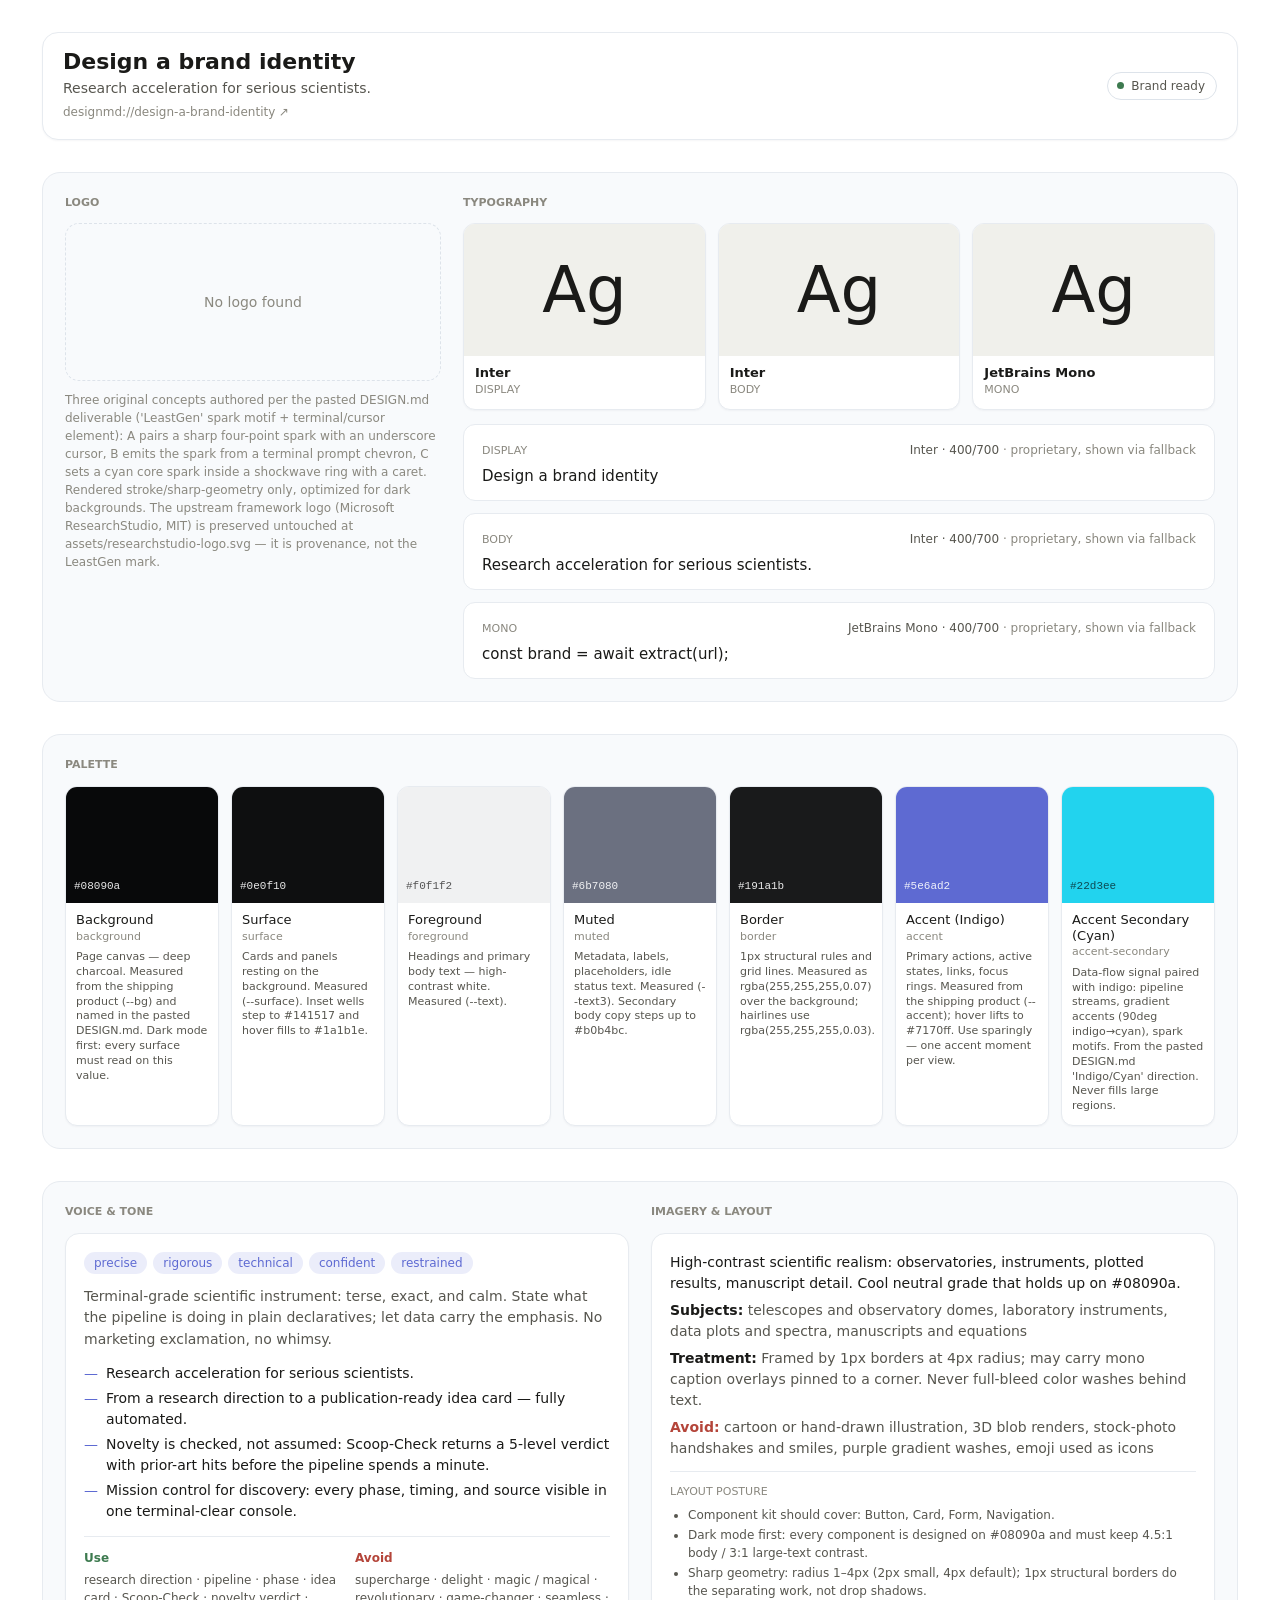
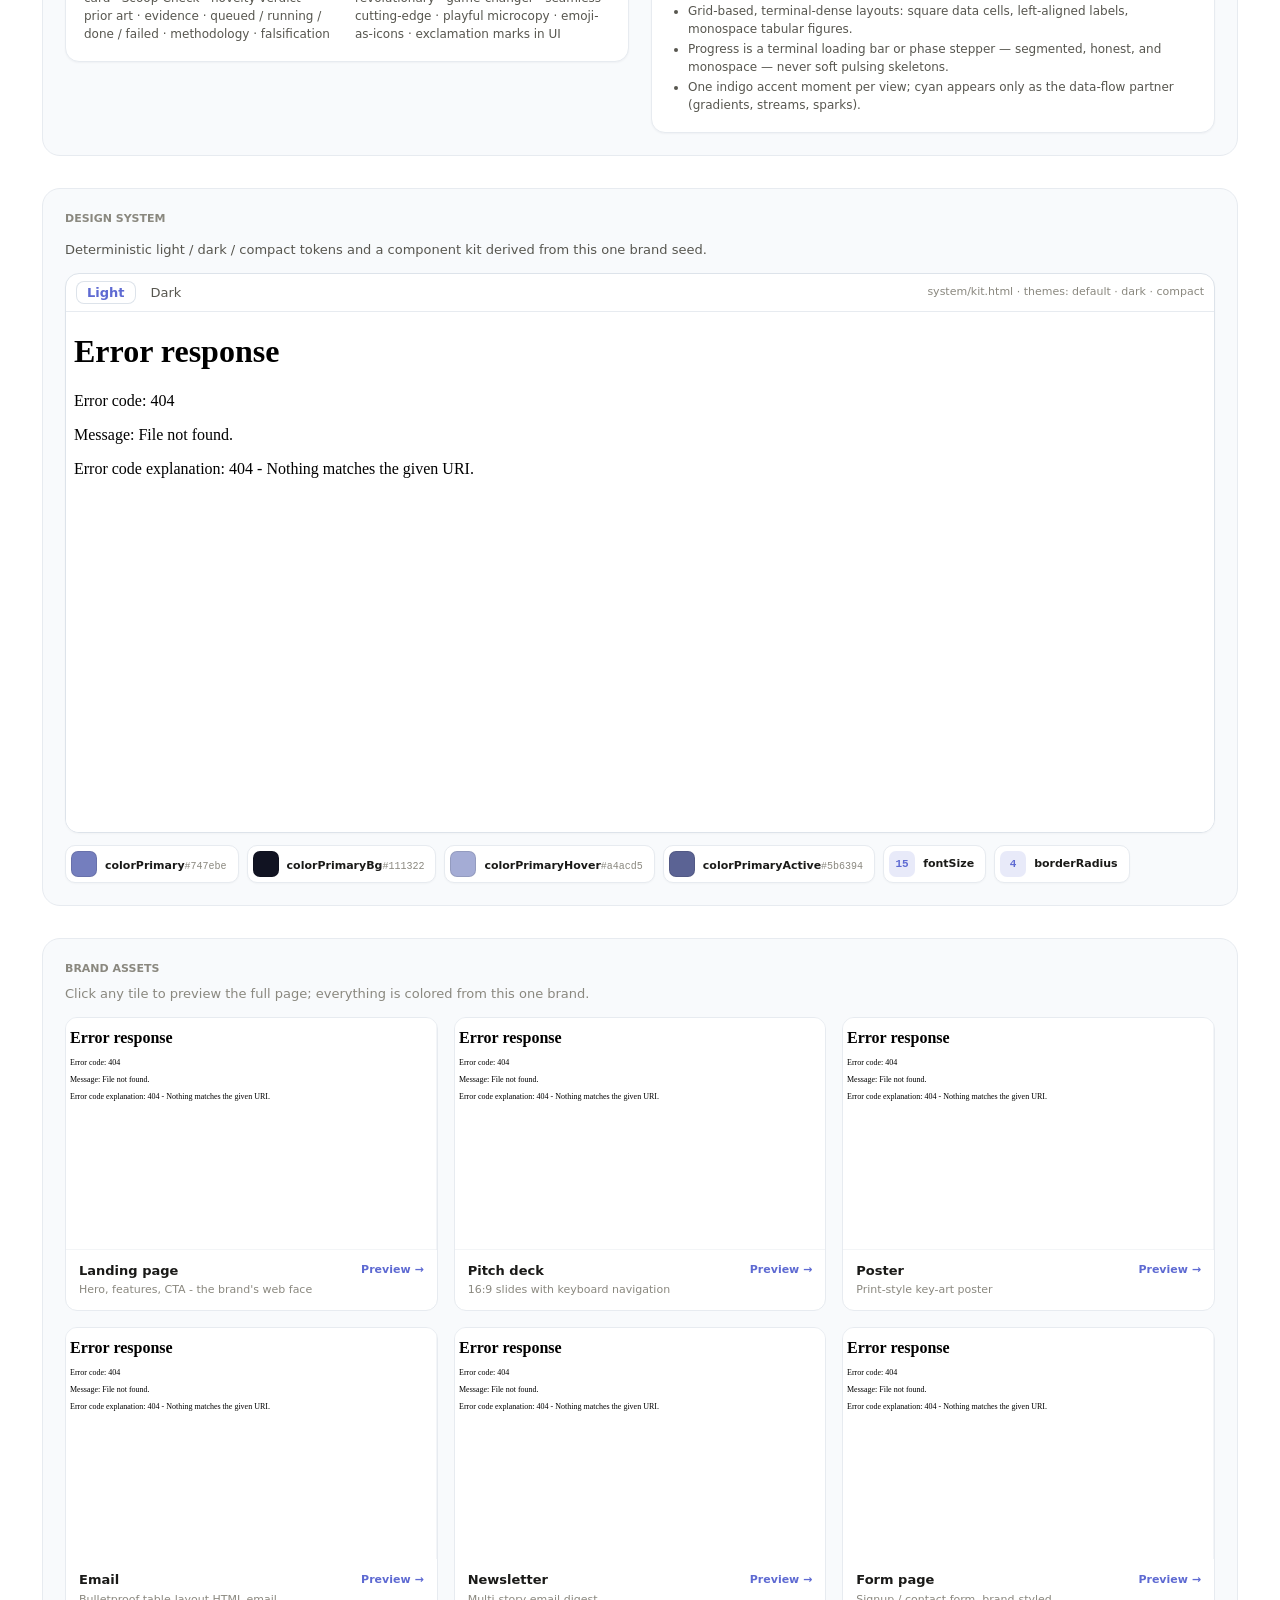
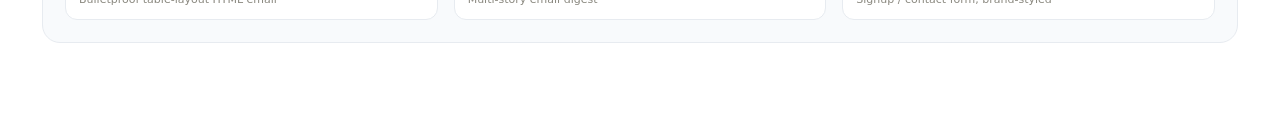
==== commit f719a964: "chore: rebrand Nova to LeastGen + OSS shareability fixes - Rename all Nova/Nova Labs brand + technic" ====
--- a/brand.html
+++ b/brand.html
@@ -12,7 +12,7 @@
   While status is "extracting" the page softly reloads itself so the user
   watches the kit fill in as the agent writes brand.json and re-renders.
 -->
-<script id="od-brand-payload" type="application/json">{"status":"ready","host":"design-a-brand-identity","brand":{"name":"Design a brand identity","tagline":"Research acceleration for serious scientists.","description":"Nova Labs is an automated research ideation platform that turns a research direction into a publication-ready proposal: a 12-phase pipeline that searches the literature, identifies bottlenecks, generates novel candidates, validates novelty (Scoop-Check), and produces a structured idea card with math and methodology. The brand identity is 'Bloomberg Terminal meets Modern Science Dashboard' — a serious power tool for researchers: dark-first, high-contrast, grid-based, command-line efficient, polished for the web. Think mission control for discovery, not a startup landing page.","sourceUrl":"designmd://design-a-brand-identity","seed":{"colorPrimary":"#5e6ad2","colorSuccess":"#10b981","colorWarning":"#f2c14e","colorError":"#ef4444","colorInfo":"#5e6ad2","colorTextBase":"#f0f1f2","colorBgBase":"#08090a","fontFamily":"Inter, system-ui, -apple-system, 'Segoe UI', 'Helvetica Neue', Arial, sans-serif","fontFamilyCode":"'JetBrains Mono', 'Fira Code', 'SF Mono', ui-monospace, SFMono-Regular, Menlo, Consolas, 'Liberation Mono', monospace","fontSize":15,"borderRadius":4,"sizeUnit":4,"sizeStep":4,"controlHeight":44,"lineWidth":1,"motion":true},"logo":{"primary":"logos/nova-concept-a-spark-cursor.svg","alternates":["logos/nova-concept-b-prompt-star.svg","logos/nova-concept-c-burst-caret.svg"],"notes":"Three original concepts authored per the pasted DESIGN.md deliverable ('Nova' supernova motif + terminal/cursor element): A pairs a sharp four-point spark with an underscore cursor, B emits the spark from a terminal prompt chevron, C sets a cyan core spark inside a shockwave ring with a caret. Rendered stroke/sharp-geometry only, optimized for dark backgrounds. The upstream framework logo (Microsoft ResearchStudio, MIT) is preserved untouched at assets/researchstudio-logo.svg — it is provenance, not the Nova mark."},"colors":[{"role":"background","hex":"#08090a","oklch":"oklch(0.139 0.003 246)","name":"Background","usage":"Page canvas — deep charcoal. Measured from the shipping product (--bg) and named in the pasted DESIGN.md. Dark mode first: every surface must read on this value."},{"role":"surface","hex":"#0e0f10","oklch":"oklch(0.168 0.003 248)","name":"Surface","usage":"Cards and panels resting on the background. Measured (--surface). Inset wells step to #141517 and hover fills to #1a1b1e."},{"role":"foreground","hex":"#f0f1f2","oklch":"oklch(0.958 0.002 248)","name":"Foreground","usage":"Headings and primary body text — high-contrast white. Measured (--text)."},{"role":"muted","hex":"#6b7080","oklch":"oklch(0.547 0.026 272)","name":"Muted","usage":"Metadata, labels, placeholders, idle status text. Measured (--text3). Secondary body copy steps up to #b0b4bc."},{"role":"border","hex":"#191a1b","oklch":"oklch(0.217 0.002 248)","name":"Border","usage":"1px structural rules and grid lines. Measured as rgba(255,255,255,0.07) over the background; hairlines use rgba(255,255,255,0.03)."},{"role":"accent","hex":"#5e6ad2","oklch":"oklch(0.567 0.159 275)","name":"Accent (Indigo)","usage":"Primary actions, active states, links, focus rings. Measured from the shipping product (--accent); hover lifts to #7170ff. Use sparingly — one accent moment per view."},{"role":"accent-secondary","hex":"#22d3ee","oklch":"oklch(0.797 0.134 212)","name":"Accent Secondary (Cyan)","usage":"Data-flow signal paired with indigo: pipeline streams, gradient accents (90deg indigo→cyan), spark motifs. From the pasted DESIGN.md 'Indigo/Cyan' direction. Never fills large regions."}],"typography":{"display":{"family":"Inter","fallbacks":["system-ui","-apple-system","Segoe UI","Helvetica Neue","Arial","sans-serif"],"weights":[400,700]},"body":{"family":"Inter","fallbacks":["system-ui","-apple-system","Segoe UI","Helvetica Neue","Arial","sans-serif"],"weights":[400,700]},"mono":{"family":"JetBrains Mono","fallbacks":["Fira Code","SF Mono","ui-monospace","SFMono-Regular","Menlo","Consolas","Liberation Mono","monospace"],"weights":[400,700]}},"voice":{"adjectives":["precise","rigorous","technical","confident","restrained"],"tone":"Terminal-grade scientific instrument: terse, exact, and calm. State what the pipeline is doing in plain declaratives; let data carry the emphasis. No marketing exclamation, no whimsy.","messagingPillars":["Research acceleration for serious scientists.","From a research direction to a publication-ready idea card — fully automated.","Novelty is checked, not assumed: Scoop-Check returns a 5-level verdict with prior-art hits before the pipeline spends a minute.","Mission control for discovery: every phase, timing, and source visible in one terminal-clear console."],"vocabulary":{"use":["research direction","pipeline","phase","idea card","Scoop-Check","novelty verdict","prior art","evidence","queued / running / done / failed","methodology","falsification"],"avoid":["supercharge","delight","magic / magical","revolutionary","game-changer","seamless","cutting-edge","playful microcopy","emoji-as-icons","exclamation marks in UI"]}},"imagery":{"style":"High-contrast scientific realism: observatories, instruments, plotted results, manuscript detail. Cool neutral grade that holds up on #08090a.","subjects":["telescopes and observatory domes","laboratory instruments","data plots and spectra","manuscripts and equations"],"treatment":"Framed by 1px borders at 4px radius; may carry mono caption overlays pinned to a corner. Never full-bleed color washes behind text.","avoid":["cartoon or hand-drawn illustration","3D blob renders","stock-photo handshakes and smiles","purple gradient washes","emoji used as icons"],"samples":[]},"layout":{"radius":"4px","borderWeight":"1px","spacing":"4px unit on an 8px baseline grid","postureRules":["Component kit should cover: Button, Card, Form, Navigation.","Dark mode first: every component is designed on #08090a and must keep 4.5:1 body / 3:1 large-text contrast.","Sharp geometry: radius 1–4px (2px small, 4px default); 1px structural borders do the separating work, not drop shadows.","Grid-based, terminal-dense layouts: square data cells, left-aligned labels, monospace tabular figures.","Progress is a terminal loading bar or phase stepper — segmented, honest, and monospace — never soft pulsing skeletons.","One indigo accent moment per view; cyan appears only as the data-flow partner (gradients, streams, sparks)."]}},"assets":[{"kind":"landing","label":"Landing page","desc":"Hero, features, CTA - the brand's web face","href":"system/artifacts/landing.html","available":true},{"kind":"deck","label":"Pitch deck","desc":"16:9 slides with keyboard navigation","href":"system/artifacts/deck.html","available":true},{"kind":"poster","label":"Poster","desc":"Print-style key-art poster","href":"system/artifacts/poster.html","available":true},{"kind":"email","label":"Email","desc":"Bulletproof table-layout HTML email","href":"system/artifacts/email.html","available":true},{"kind":"newsletter","label":"Newsletter","desc":"Multi-story email digest","href":"system/artifacts/newsletter.html","available":true},{"kind":"form","label":"Form page","desc":"Signup / contact form, brand-styled","href":"system/artifacts/form.html","available":true}],"system":{"kitHref":"system/kit.html","kitDarkHref":"system/kit.dark.html","themes":["default","dark","compact"],"tokens":{"colorPrimary":"#747ebe","colorPrimaryBg":"#111322","colorPrimaryHover":"#a4acd5","colorPrimaryActive":"#5b6394","fontSize":15,"borderRadius":4}},"brandMd":{"href":"BRAND.md"},"locale":"en","copy":{"lang":"en","title":"Brand Kit","logo":"Logo","typography":"Typography","palette":"Palette","voiceTone":"Voice & tone","imageryLayout":"Imagery & layout","images":"Images","brandAssets":"Brand assets","extracting":"Extracting...","brandReady":"Brand ready","draftSaved":"Draft saved","extractionFailed":"Extraction failed","stopExtraction":"Stop extraction","lookingForLogo":"Looking for a logo...","noLogoFound":"No logo found","previewLogoAria":"Preview logo","logoAlt":"logo","previewHeroImageAria":"Preview hero image","display":"Display","body":"Body","mono":"Mono","noTypographyCaptured":"No typography captured.","typographyFallbackNote":"proprietary, shown via fallback","noPaletteCaptured":"No palette captured.","noVoiceNotesCaptured":"No voice notes captured.","use":"Use","avoid":"Avoid","layoutPosture":"Layout posture","noImageryOrLayoutCaptured":"No imagery or layout notes captured.","subjects":"Subjects","treatment":"Treatment","designSystem":"Design system","designSystemDescription":"Deterministic light / dark / compact tokens and a component kit derived from this one brand seed.","light":"Light","dark":"Dark","componentKitTitle":"Component kit","assetsExtracting":"Generated once extraction finishes - click any tile to preview the full page.","assetsReady":"Click any tile to preview the full page; everything is colored from this one brand.","preview":"Preview","viewAll":"View all","noDescription":""}}</script>
+<script id="od-brand-payload" type="application/json">{"status":"ready","host":"design-a-brand-identity","brand":{"name":"Design a brand identity","tagline":"Research acceleration for serious scientists.","description":"LeastGen Labs is an automated research ideation platform that turns a research direction into a publication-ready proposal: a 12-phase pipeline that searches the literature, identifies bottlenecks, generates novel candidates, validates novelty (Scoop-Check), and produces a structured idea card with math and methodology. The brand identity is 'Bloomberg Terminal meets Modern Science Dashboard' — a serious power tool for researchers: dark-first, high-contrast, grid-based, command-line efficient, polished for the web. Think mission control for discovery, not a startup landing page.","sourceUrl":"designmd://design-a-brand-identity","seed":{"colorPrimary":"#5e6ad2","colorSuccess":"#10b981","colorWarning":"#f2c14e","colorError":"#ef4444","colorInfo":"#5e6ad2","colorTextBase":"#f0f1f2","colorBgBase":"#08090a","fontFamily":"Inter, system-ui, -apple-system, 'Segoe UI', 'Helvetica Neue', Arial, sans-serif","fontFamilyCode":"'JetBrains Mono', 'Fira Code', 'SF Mono', ui-monospace, SFMono-Regular, Menlo, Consolas, 'Liberation Mono', monospace","fontSize":15,"borderRadius":4,"sizeUnit":4,"sizeStep":4,"controlHeight":44,"lineWidth":1,"motion":true},"logo":{"primary":"logos/leastgen-concept-a-spark-cursor.svg","alternates":["logos/leastgen-concept-b-prompt-star.svg","logos/leastgen-concept-c-burst-caret.svg"],"notes":"Three original concepts authored per the pasted DESIGN.md deliverable ('LeastGen' spark motif + terminal/cursor element): A pairs a sharp four-point spark with an underscore cursor, B emits the spark from a terminal prompt chevron, C sets a cyan core spark inside a shockwave ring with a caret. Rendered stroke/sharp-geometry only, optimized for dark backgrounds. The upstream framework logo (Microsoft ResearchStudio, MIT) is preserved untouched at assets/researchstudio-logo.svg — it is provenance, not the LeastGen mark."},"colors":[{"role":"background","hex":"#08090a","oklch":"oklch(0.139 0.003 246)","name":"Background","usage":"Page canvas — deep charcoal. Measured from the shipping product (--bg) and named in the pasted DESIGN.md. Dark mode first: every surface must read on this value."},{"role":"surface","hex":"#0e0f10","oklch":"oklch(0.168 0.003 248)","name":"Surface","usage":"Cards and panels resting on the background. Measured (--surface). Inset wells step to #141517 and hover fills to #1a1b1e."},{"role":"foreground","hex":"#f0f1f2","oklch":"oklch(0.958 0.002 248)","name":"Foreground","usage":"Headings and primary body text — high-contrast white. Measured (--text)."},{"role":"muted","hex":"#6b7080","oklch":"oklch(0.547 0.026 272)","name":"Muted","usage":"Metadata, labels, placeholders, idle status text. Measured (--text3). Secondary body copy steps up to #b0b4bc."},{"role":"border","hex":"#191a1b","oklch":"oklch(0.217 0.002 248)","name":"Border","usage":"1px structural rules and grid lines. Measured as rgba(255,255,255,0.07) over the background; hairlines use rgba(255,255,255,0.03)."},{"role":"accent","hex":"#5e6ad2","oklch":"oklch(0.567 0.159 275)","name":"Accent (Indigo)","usage":"Primary actions, active states, links, focus rings. Measured from the shipping product (--accent); hover lifts to #7170ff. Use sparingly — one accent moment per view."},{"role":"accent-secondary","hex":"#22d3ee","oklch":"oklch(0.797 0.134 212)","name":"Accent Secondary (Cyan)","usage":"Data-flow signal paired with indigo: pipeline streams, gradient accents (90deg indigo→cyan), spark motifs. From the pasted DESIGN.md 'Indigo/Cyan' direction. Never fills large regions."}],"typography":{"display":{"family":"Inter","fallbacks":["system-ui","-apple-system","Segoe UI","Helvetica Neue","Arial","sans-serif"],"weights":[400,700]},"body":{"family":"Inter","fallbacks":["system-ui","-apple-system","Segoe UI","Helvetica Neue","Arial","sans-serif"],"weights":[400,700]},"mono":{"family":"JetBrains Mono","fallbacks":["Fira Code","SF Mono","ui-monospace","SFMono-Regular","Menlo","Consolas","Liberation Mono","monospace"],"weights":[400,700]}},"voice":{"adjectives":["precise","rigorous","technical","confident","restrained"],"tone":"Terminal-grade scientific instrument: terse, exact, and calm. State what the pipeline is doing in plain declaratives; let data carry the emphasis. No marketing exclamation, no whimsy.","messagingPillars":["Research acceleration for serious scientists.","From a research direction to a publication-ready idea card — fully automated.","Novelty is checked, not assumed: Scoop-Check returns a 5-level verdict with prior-art hits before the pipeline spends a minute.","Mission control for discovery: every phase, timing, and source visible in one terminal-clear console."],"vocabulary":{"use":["research direction","pipeline","phase","idea card","Scoop-Check","novelty verdict","prior art","evidence","queued / running / done / failed","methodology","falsification"],"avoid":["supercharge","delight","magic / magical","revolutionary","game-changer","seamless","cutting-edge","playful microcopy","emoji-as-icons","exclamation marks in UI"]}},"imagery":{"style":"High-contrast scientific realism: observatories, instruments, plotted results, manuscript detail. Cool neutral grade that holds up on #08090a.","subjects":["telescopes and observatory domes","laboratory instruments","data plots and spectra","manuscripts and equations"],"treatment":"Framed by 1px borders at 4px radius; may carry mono caption overlays pinned to a corner. Never full-bleed color washes behind text.","avoid":["cartoon or hand-drawn illustration","3D blob renders","stock-photo handshakes and smiles","purple gradient washes","emoji used as icons"],"samples":[]},"layout":{"radius":"4px","borderWeight":"1px","spacing":"4px unit on an 8px baseline grid","postureRules":["Component kit should cover: Button, Card, Form, Navigation.","Dark mode first: every component is designed on #08090a and must keep 4.5:1 body / 3:1 large-text contrast.","Sharp geometry: radius 1–4px (2px small, 4px default); 1px structural borders do the separating work, not drop shadows.","Grid-based, terminal-dense layouts: square data cells, left-aligned labels, monospace tabular figures.","Progress is a terminal loading bar or phase stepper — segmented, honest, and monospace — never soft pulsing skeletons.","One indigo accent moment per view; cyan appears only as the data-flow partner (gradients, streams, sparks)."]}},"assets":[{"kind":"landing","label":"Landing page","desc":"Hero, features, CTA - the brand's web face","href":"system/artifacts/landing.html","available":true},{"kind":"deck","label":"Pitch deck","desc":"16:9 slides with keyboard navigation","href":"system/artifacts/deck.html","available":true},{"kind":"poster","label":"Poster","desc":"Print-style key-art poster","href":"system/artifacts/poster.html","available":true},{"kind":"email","label":"Email","desc":"Bulletproof table-layout HTML email","href":"system/artifacts/email.html","available":true},{"kind":"newsletter","label":"Newsletter","desc":"Multi-story email digest","href":"system/artifacts/newsletter.html","available":true},{"kind":"form","label":"Form page","desc":"Signup / contact form, brand-styled","href":"system/artifacts/form.html","available":true}],"system":{"kitHref":"system/kit.html","kitDarkHref":"system/kit.dark.html","themes":["default","dark","compact"],"tokens":{"colorPrimary":"#747ebe","colorPrimaryBg":"#111322","colorPrimaryHover":"#a4acd5","colorPrimaryActive":"#5b6394","fontSize":15,"borderRadius":4}},"brandMd":{"href":"BRAND.md"},"locale":"en","copy":{"lang":"en","title":"Brand Kit","logo":"Logo","typography":"Typography","palette":"Palette","voiceTone":"Voice & tone","imageryLayout":"Imagery & layout","images":"Images","brandAssets":"Brand assets","extracting":"Extracting...","brandReady":"Brand ready","draftSaved":"Draft saved","extractionFailed":"Extraction failed","stopExtraction":"Stop extraction","lookingForLogo":"Looking for a logo...","noLogoFound":"No logo found","previewLogoAria":"Preview logo","logoAlt":"logo","previewHeroImageAria":"Preview hero image","display":"Display","body":"Body","mono":"Mono","noTypographyCaptured":"No typography captured.","typographyFallbackNote":"proprietary, shown via fallback","noPaletteCaptured":"No palette captured.","noVoiceNotesCaptured":"No voice notes captured.","use":"Use","avoid":"Avoid","layoutPosture":"Layout posture","noImageryOrLayoutCaptured":"No imagery or layout notes captured.","subjects":"Subjects","treatment":"Treatment","designSystem":"Design system","designSystemDescription":"Deterministic light / dark / compact tokens and a component kit derived from this one brand seed.","light":"Light","dark":"Dark","componentKitTitle":"Component kit","assetsExtracting":"Generated once extraction finishes - click any tile to preview the full page.","assetsReady":"Click any tile to preview the full page; everything is colored from this one brand.","preview":"Preview","viewAll":"View all","noDescription":""}}</script>
 <!-- Self-hosted @font-face rules (replaced with the brand's fonts/ manifest, or
      emptied when no webfonts were harvested) so specimens render for real. -->
 <style data-brand-fonts></style>
